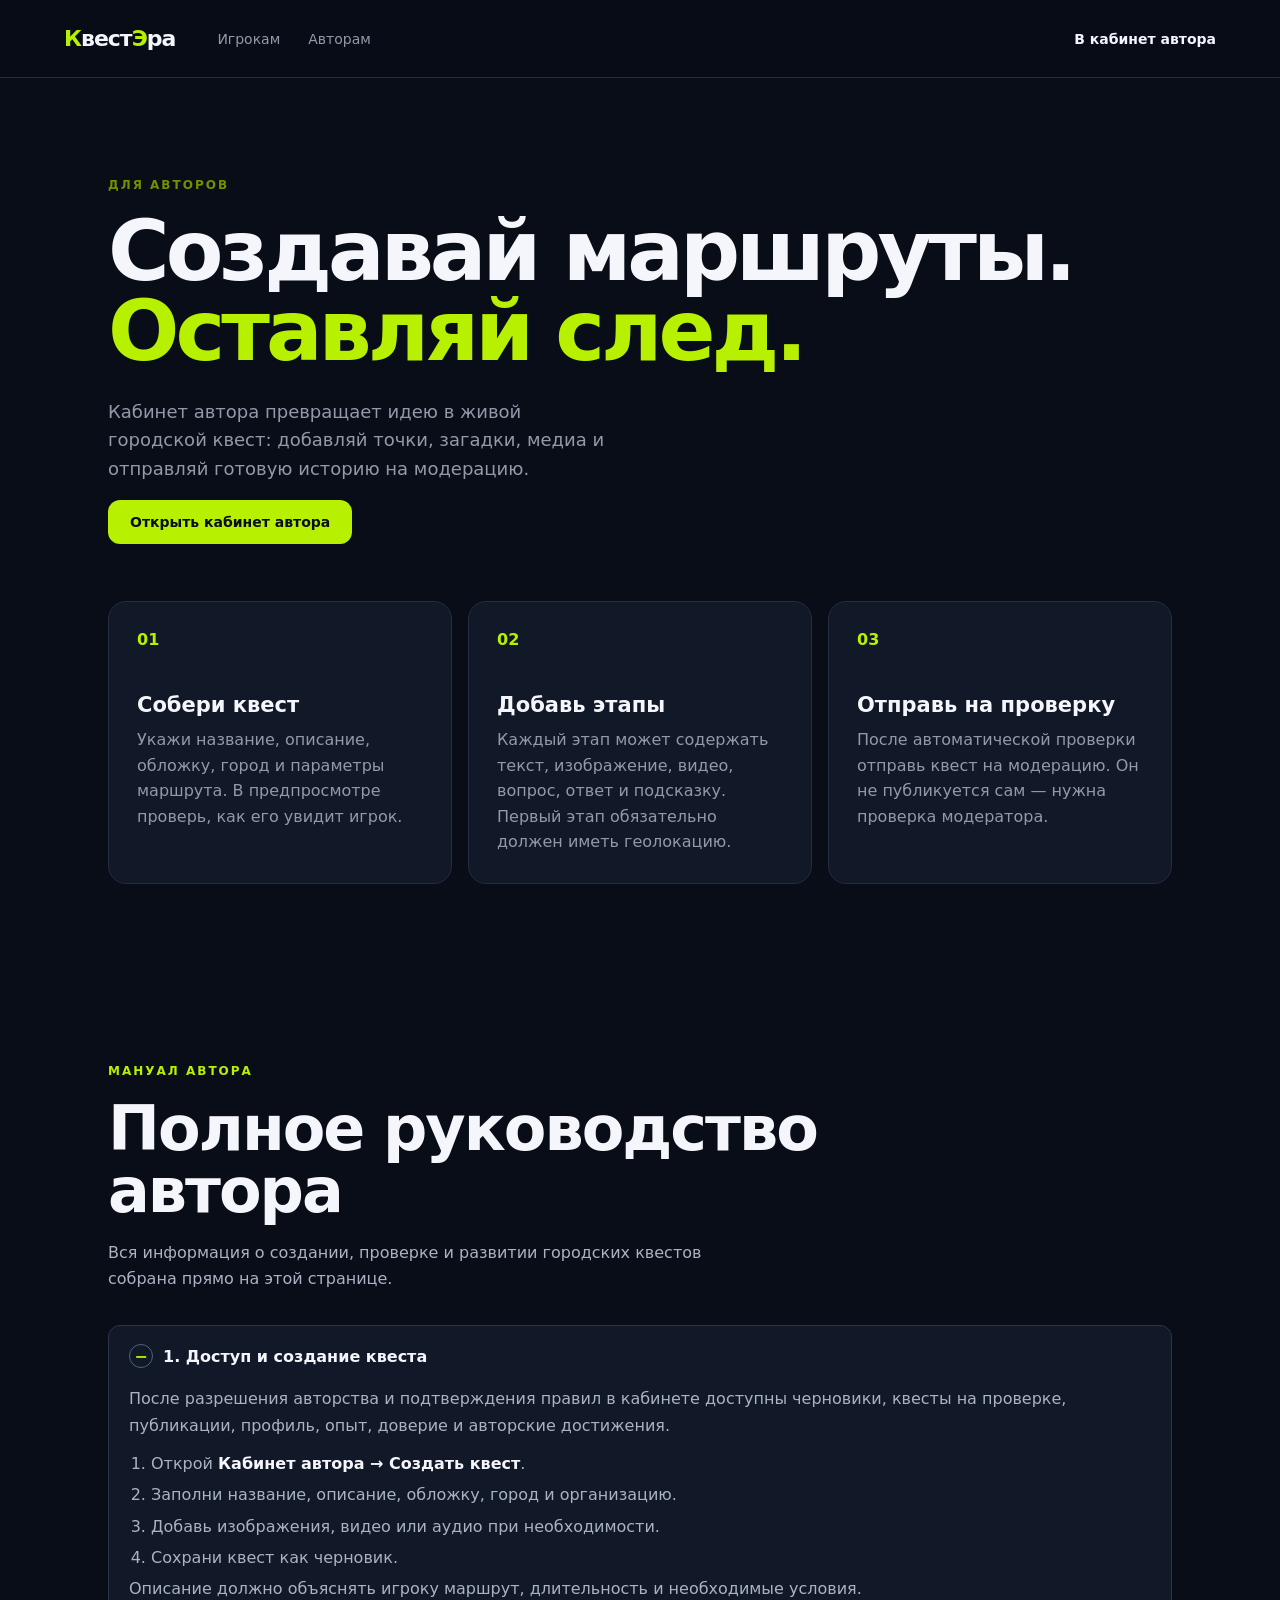
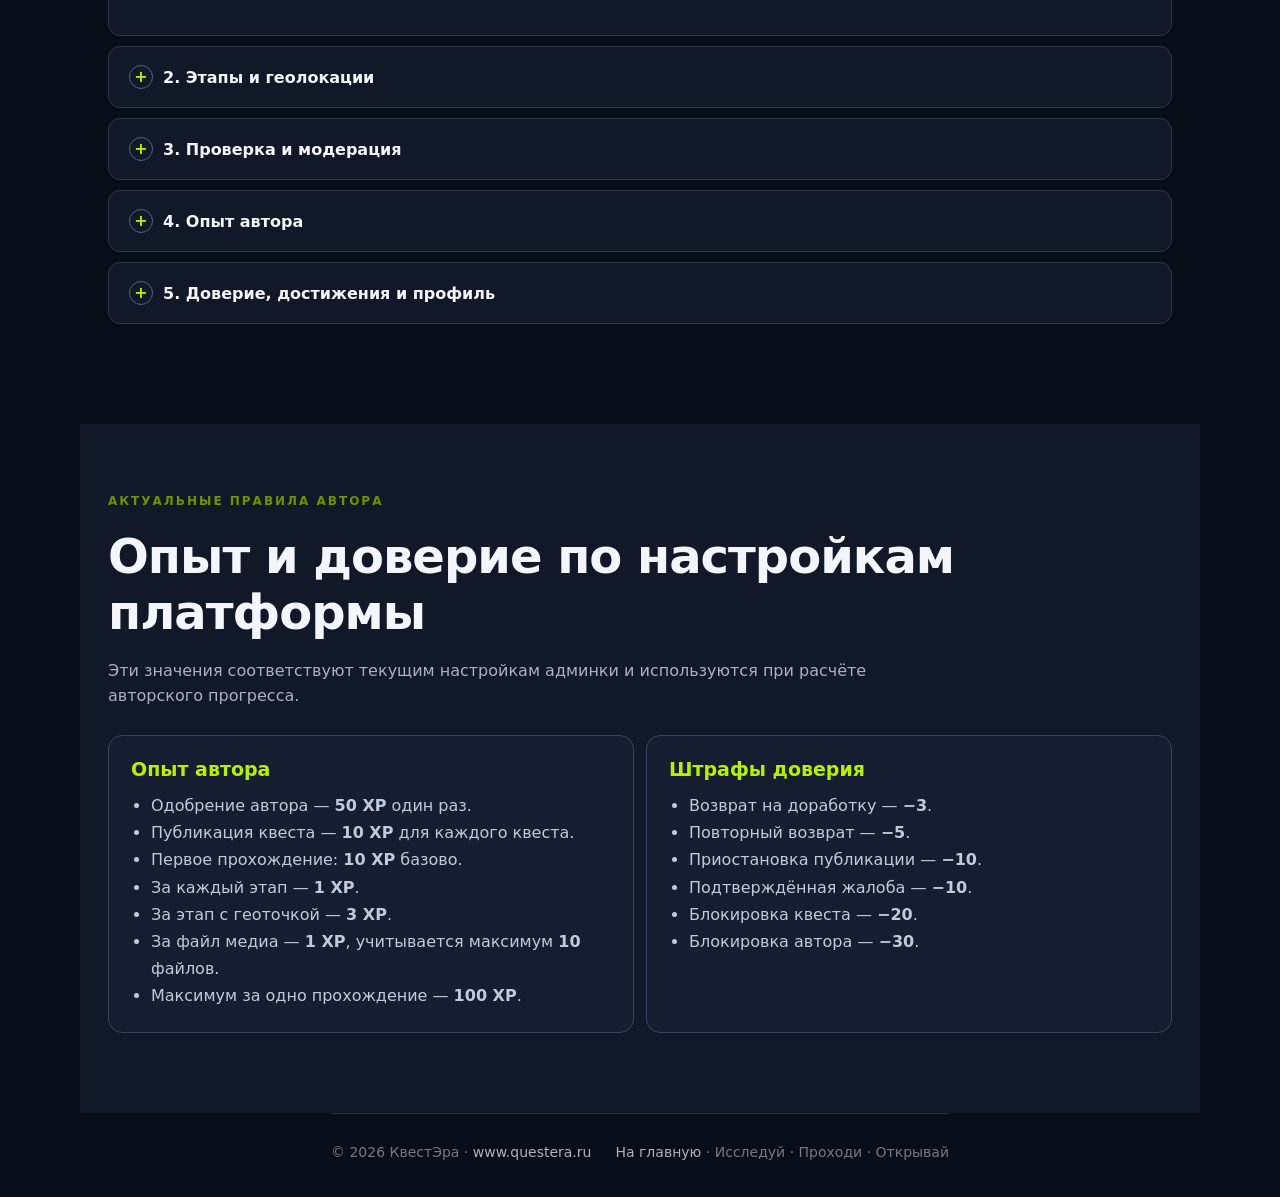
==== author.html @ 4911658f "Sync public guides with platform settings" ====
<!doctype html>
<html lang="ru">
<head>
  <meta charset="utf-8"><meta name="viewport" content="width=device-width, initial-scale=1">
  <meta name="description" content="Кабинет автора КвестЭры: создание маршрутов, этапов и городских историй.">
  <link rel="icon" href="favicon.svg" type="image/svg+xml">
  <link rel="apple-touch-icon" href="favicon.svg">
  <title>Авторам — КвестЭра</title>
  <link rel="stylesheet" href="style.css?v=5d639cb">
  <link rel="stylesheet" href="dark.css?v=5d639cb">
  <link rel="stylesheet" href="full-guide.css?v=1">
  <link rel="stylesheet" href="policy.css?v=1">
  <link rel="stylesheet" href="guide-visible.css?v=1">
  <link rel="stylesheet" href="guide.css?v=1">
</head>
<body>
  <header class="site-header">
    <a class="logo" href="index.html" aria-label="КвестЭра"><span class="logo-k">К</span>вест<span class="logo-e">Э</span>ра</a>
    <nav aria-label="Основная навигация"><a href="user.html">Игрокам</a><a href="author.html">Авторам</a></nav>
    <a class="header-link" href="https://app.questera.ru/app/author">В кабинет автора</a>
  </header>
  <main class="manual-page">
    <div class="manual-intro"><p class="eyebrow">Для авторов</p><h1>Создавай маршруты.<br><em>Оставляй след.</em></h1><p class="lead">Кабинет автора превращает идею в живой городской квест: добавляй точки, загадки, медиа и отправляй готовую историю на модерацию.</p><a class="button button-primary" href="https://app.questera.ru/app/author">Открыть кабинет автора</a></div>
    <div class="manual-grid">
      <article><span>01</span><h2>Собери квест</h2><p>Укажи название, описание, обложку, город и параметры маршрута. В предпросмотре проверь, как его увидит игрок.</p></article>
      <article><span>02</span><h2>Добавь этапы</h2><p>Каждый этап может содержать текст, изображение, видео, вопрос, ответ и подсказку. Первый этап обязательно должен иметь геолокацию.</p></article>
      <article><span>03</span><h2>Отправь на проверку</h2><p>После автоматической проверки отправь квест на модерацию. Он не публикуется сам — нужна проверка модератора.</p></article>
    </div>
    <section class="guide-section"><p class="eyebrow">Мануал автора</p><h2>Полное руководство автора</h2><p class="guide-intro">Вся информация о создании, проверке и развитии городских квестов собрана прямо на этой странице.</p><div class="guide-details"><details open><summary>1. Доступ и создание квеста</summary><div><p>После разрешения авторства и подтверждения правил в кабинете доступны черновики, квесты на проверке, публикации, профиль, опыт, доверие и авторские достижения.</p><ol><li>Открой <strong>Кабинет автора → Создать квест</strong>.</li><li>Заполни название, описание, обложку, город и организацию.</li><li>Добавь изображения, видео или аудио при необходимости.</li><li>Сохрани квест как черновик.</li></ol><p>Описание должно объяснять игроку маршрут, длительность и необходимые условия.</p></div></details><details><summary>2. Этапы и геолокации</summary><div><p>В этапах можно использовать текст, вопрос, ответ, подсказку, медиа и геолокацию. Первый этап обязан иметь координаты, порядок этапов меняется перетаскиванием.</p><ul><li>Формулируй одну понятную задачу.</li><li>Указывай правильный ответ и допустимые варианты.</li><li>Проверяй медиафайлы, координаты и радиус.</li><li>Финальным считается последний этап маршрута.</li></ul></div></details><details><summary>3. Проверка и модерация</summary><div><p>Перед отправкой пройди квест самостоятельно: проверь порядок этапов, ответы, геоточки, медиа на телефоне и отсутствие личных данных, опасных указаний и нарушений авторских прав.</p><p>После нажатия «Отправить на модерацию» квест получает статус «На проверке» и не публикуется автоматически. Возможные статусы: «Черновик», «Редактирование», «На проверке», «Нужна доработка», «Опубликован», «Приостановлен» и «Заблокирован». Существенные изменения опубликованного квеста могут потребовать повторной проверки.</p></div></details><details><summary>4. Опыт автора</summary><div><p>Опыт показывает объём работы и реальные результаты, но не заменяет модерацию.</p><table class="guide-table"><thead><tr><th>Событие</th><th>Опыт</th></tr></thead><tbody><tr><td>Одобрение заявки автора</td><td>50 один раз</td></tr><tr><td>Первая публикация квеста</td><td>100 для каждого квеста</td></tr><tr><td>Первое завершение игроком</td><td>По формуле</td></tr></tbody></table><p>Награда за первое завершение: <strong>10 + 3 × этапы + 5 × геоэтапы + медиа (до 10)</strong>, максимум 100 единиц за одного игрока и один квест. Повторные прохождения, подсказки, ошибки, лайки и оценки награду не увеличивают.</p></div></details><details><summary>5. Доверие, достижения и профиль</summary><div><p>Доверие — показатель надёжности от 0 до 100. Оно зависит от портфолио, успешной модерации, уникальных завершений, качества оценок и срока работы с учётом штрафов за возвраты, жалобы и блокировки.</p><p>Авторские достижения отделены от достижений игрока: «Первый чертёж», «Первый выпуск», «Первое геооткрытие», «Конструктор геомаршрутов», «Рассказчик маршрутов», награды за уровни и доверие.</p><p>В профиле отображаются опыт, уровень, доверие, статистика, квесты, достижения и одобренные комментарии игроков. В настройках можно выбрать, показывать ли имя автора в карточке квеста.</p></div></details></div></section>
    <section class="policy-section"><p class="eyebrow">Актуальные правила автора</p><h2>Опыт и доверие по настройкам платформы</h2><p class="policy-intro">Эти значения соответствуют текущим настройкам админки и используются при расчёте авторского прогресса.</p><div class="policy-grid"><article class="policy-card"><h3>Опыт автора</h3><ul><li>Одобрение автора — <strong>50 XP</strong> один раз.</li><li>Публикация квеста — <strong>10 XP</strong> для каждого квеста.</li><li>Первое прохождение: <strong>10 XP</strong> базово.</li><li>За каждый этап — <strong>1 XP</strong>.</li><li>За этап с геоточкой — <strong>3 XP</strong>.</li><li>За файл медиа — <strong>1 XP</strong>, учитывается максимум <strong>10</strong> файлов.</li><li>Максимум за одно прохождение — <strong>100 XP</strong>.</li></ul></article><article class="policy-card"><h3>Штрафы доверия</h3><ul><li>Возврат на доработку — <strong>−3</strong>.</li><li>Повторный возврат — <strong>−5</strong>.</li><li>Приостановка публикации — <strong>−10</strong>.</li><li>Подтверждённая жалоба — <strong>−10</strong>.</li><li>Блокировка квеста — <strong>−20</strong>.</li><li>Блокировка автора — <strong>−30</strong>.</li></ul></article></div></section>
  </main>
  <footer><span>© 2026 КвестЭра · <a href="https://questera.ru">www.questera.ru</a></span><span><a href="index.html">На главную</a> · Исследуй · Проходи · Открывай</span></footer>
</body>
</html>
---- style.css ----
@import url("manual.css");
@import url("dark.css?v=12536d8");
:root{--ink:#10182b;--muted:#6c7486;--lime:#b7f000;--soft:#f2f5ee;--line:#dfe5d9;--card:#fff}
*{box-sizing:border-box}html{scroll-behavior:smooth}body{min-height:100vh;margin:0;display:flex;flex-direction:column;color:var(--ink);background:var(--soft);font-family:Inter,ui-sans-serif,system-ui,-apple-system,"Segoe UI",sans-serif}main{flex:1}a{color:inherit;text-decoration:none}.site-header{height:78px;display:flex;align-items:center;gap:42px;padding:0 clamp(22px,5vw,76px);border-bottom:1px solid var(--line);background:rgba(242,245,238,.9);backdrop-filter:blur(14px);position:sticky;top:0;z-index:2}.logo{font-size:22px;font-weight:900;letter-spacing:-1px}.logo-k,.logo-e{color:#b7f000}.site-header nav{display:flex;gap:28px;color:var(--muted);font-size:14px}.header-link{margin-left:auto;font-size:14px;font-weight:700}.hero{min-height:640px;max-width:1280px;margin:auto;padding:clamp(70px,10vw,130px) clamp(22px,7vw,100px);display:grid;grid-template-columns:1fr 1fr;align-items:center;gap:40px}.eyebrow{text-transform:uppercase;letter-spacing:2px;font-size:12px;font-weight:800;color:#709100;margin:0 0 20px}.hero h1{font-size:clamp(52px,7vw,94px);line-height:.92;letter-spacing:-5px;margin:0 0 28px}.hero h1 em{color:#86bc00;font-style:normal}.lead{max-width:510px;color:var(--muted);font-size:18px;line-height:1.6}.actions{display:flex;gap:12px;margin-top:32px;flex-wrap:wrap}.button{padding:14px 22px;border-radius:12px;font-weight:800;font-size:14px}.button-primary{background:var(--ink);color:#fff}.button-secondary{border:1px solid #bdc8b5;background:transparent}.hero-art{height:420px;position:relative;overflow:hidden;border-radius:36px;background:#15213a;box-shadow:0 24px 70px rgba(16,24,43,.18)}.orbit{position:absolute;border:1px solid rgba(183,240,0,.45);border-radius:50%;transform:rotate(-25deg)}.orbit-one{width:390px;height:220px;top:82px;left:2%;}.orbit-two{width:300px;height:460px;top:-15px;left:24%;}.quest-mark{position:absolute;inset:0;display:grid;place-items:center;color:var(--lime);font-size:220px;line-height:1;font-weight:900;letter-spacing:-25px}.pin{position:absolute;width:52px;height:52px;border-radius:50%;display:grid;place-items:center;background:var(--lime);color:var(--ink);font-size:25px;font-weight:900;box-shadow:0 0 0 8px rgba(183,240,0,.12)}.pin-one{top:70px;right:72px}.pin-two{bottom:72px;left:58px;background:#fff}.route{position:absolute;height:1px;background:rgba(255,255,255,.35);transform-origin:left}.route-one{width:200px;left:65px;top:305px;transform:rotate(-35deg)}.route-two{width:180px;right:65px;top:155px;transform:rotate(35deg)}.feature-grid{max-width:1120px;margin:0 auto;padding:20px 28px 110px;display:grid;grid-template-columns:repeat(3,1fr);gap:16px}.feature-grid article{padding:28px;border:1px solid var(--line);border-radius:18px;background:var(--card)}.feature-grid span{color:#8bb700;font-weight:900}.feature-grid h2{font-size:21px;margin:44px 0 10px}.feature-grid p,.about p{color:var(--muted);line-height:1.6;margin:0}.about{background:var(--ink);color:#fff;padding:110px max(28px,calc((100% - 1120px)/2));}.about h2{font-size:clamp(32px,5vw,62px);letter-spacing:-2px;line-height:1;margin:0 0 24px}.about p:not(.eyebrow){max-width:560px;color:#b5bdcd;font-size:17px}.feature-grid+ .about + footer{max-width:1120px;margin:0 auto;border-top:1px solid #252d40;display:flex;justify-content:space-between;padding:28px 0 34px;color:var(--muted);font-size:14px;line-height:1.5}.manual-section+footer{max-width:1120px;margin:0 auto;border-top:1px solid #252d40;display:flex;justify-content:space-between;padding:28px 0 34px;color:var(--muted);font-size:14px;line-height:1.5}footer a{color:#aab2c3}footer a:hover{text-decoration:underline}@media(max-width:760px){.site-header{gap:18px;height:68px}.site-header nav{display:none}.header-link{font-size:12px}.hero{grid-template-columns:1fr;padding-top:74px}.hero h1{letter-spacing:-3px}.hero-art{height:300px}.quest-mark{font-size:170px}.feature-grid{grid-template-columns:1fr;padding-bottom:70px}.about{padding-top:75px;padding-bottom:75px}.feature-grid+ .about + footer,.manual-section+footer{gap:12px;flex-direction:column;padding:22px 22px 28px}}
---- dark.css ----
body{background:#090d17!important;color:#f4f6fb!important}.site-header{background:rgba(9,13,23,.94)!important;border-bottom-color:#252d40!important}.site-header nav{color:#9299aa!important}.header-link{color:#f4f6fb!important}.logo-k,.logo-e{color:#b7f000!important}.hero h1 em,.manual-intro h1 em{color:#b7f000!important}.lead{color:#9299aa!important}.button-primary{background:#b7f000!important;color:#090d17!important}.button-secondary{border-color:#3a455c!important;color:#f4f6fb!important}.feature-grid article,.manual-grid article{background:#111827!important;border-color:#252d40!important}.feature-grid p,.manual-grid p{color:#9299aa!important}.feature-grid span,.manual-grid span{color:#b7f000!important}.about,.manual-section{background:#111827!important;color:#f4f6fb!important}.about p:not(.eyebrow),.manual-list p{color:#aab2c3!important}.manual-list{background:#2b354a!important;border-color:#2b354a!important}.manual-list>div{background:#111827!important}.manual-section .eyebrow{color:#b7f000!important}footer{background:#090d17!important;color:#70798d!important;border-top:1px solid #252d40!important}footer a{color:#aab2c3!important}.pin-two{background:#f4f6fb!important;color:#090d17!important}.hero-art{background:#111827!important;box-shadow:0 24px 70px rgba(0,0,0,.35)!important}
---- full-guide.css ----
.guide-details{display:grid;gap:10px}.guide-details details{border:1px solid #2b354a;border-radius:12px;background:#111827;overflow:hidden}.guide-details summary{cursor:pointer;padding:18px 20px;color:#f4f6fb;font-weight:800;list-style:none}.guide-details summary::-webkit-details-marker{display:none}.guide-details summary:before{content:'+';display:inline-grid;place-items:center;width:22px;height:22px;margin-right:10px;border:1px solid #53627e;border-radius:50%;color:#b7f000}.guide-details details[open] summary:before{content:'−'}.guide-details details>div{padding:0 20px 20px;color:#aab2c3;line-height:1.65}.guide-details p{margin:0 0 12px}.guide-details ul,.guide-details ol{margin:8px 0 0;padding-left:22px}.guide-details li{margin:5px 0}.guide-details strong{color:#f4f6fb}.guide-table{width:100%;border-collapse:collapse;margin-top:12px}.guide-table th,.guide-table td{padding:8px 10px;border:1px solid #39445a;text-align:left}.guide-table th{color:#f4f6fb}
.manual-section + .guide-section{display:none}
---- policy.css ----
.policy-section{padding:70px max(28px,calc((100% - 1120px)/2)) 80px;background:#111827;color:#f4f6fb}.policy-section h2{margin:0 0 18px;font-size:clamp(30px,4vw,48px);letter-spacing:-1px}.policy-intro{max-width:760px;color:#aab2c3;line-height:1.6}.policy-grid{display:grid;grid-template-columns:repeat(2,minmax(0,1fr));gap:12px;margin-top:26px}.policy-card{padding:22px;border:1px solid #39445a;border-radius:14px;background:#151e31}.policy-card h3{margin:0 0 12px;font-size:19px;color:#b7f000}.policy-card p{margin:0;color:#c2cada;line-height:1.6}.policy-card ul{margin:0;padding-left:20px;color:#c2cada;line-height:1.7}@media(max-width:760px){.policy-grid{grid-template-columns:1fr}}
---- guide-visible.css ----
/* Полный мануал продолжает основную страницу и должен быть виден. */
.manual-section + .guide-section {
  display: block;
}
---- guide.css ----
.guide-section{padding:90px max(28px,calc((100% - 1120px)/2)) 100px;background:#090d17;color:#f4f6fb}.guide-section .eyebrow{color:#b7f000}.guide-section h2{max-width:760px;margin:0 0 18px;font-size:clamp(36px,5vw,62px);letter-spacing:-2px;line-height:1}.guide-intro{max-width:650px;margin:0 0 34px;color:#aab2c3;line-height:1.6}.guide-grid{display:grid;grid-template-columns:repeat(2,minmax(0,1fr));gap:1px;background:#2b354a;border:1px solid #2b354a}.guide-card{padding:28px;background:#111827}.guide-card h3{margin:0 0 10px;font-size:21px}.guide-card p{margin:0;color:#aab2c3;line-height:1.6}.guide-card strong{color:#f4f6fb}.guide-footer{display:flex;align-items:center;justify-content:space-between;gap:20px;margin-top:28px}.guide-footer p{margin:0;color:#7f8ba1;font-size:14px}.guide-link{display:inline-flex;align-items:center;gap:8px;padding:12px 16px;border:1px solid #43516d;border-radius:10px;color:#f4f6fb;font-weight:800;font-size:14px}.guide-link:hover{border-color:#b7f000;color:#b7f000}@media(max-width:760px){.guide-section{padding-top:70px;padding-bottom:75px}.guide-grid{grid-template-columns:1fr}.guide-footer{align-items:flex-start;flex-direction:column}}
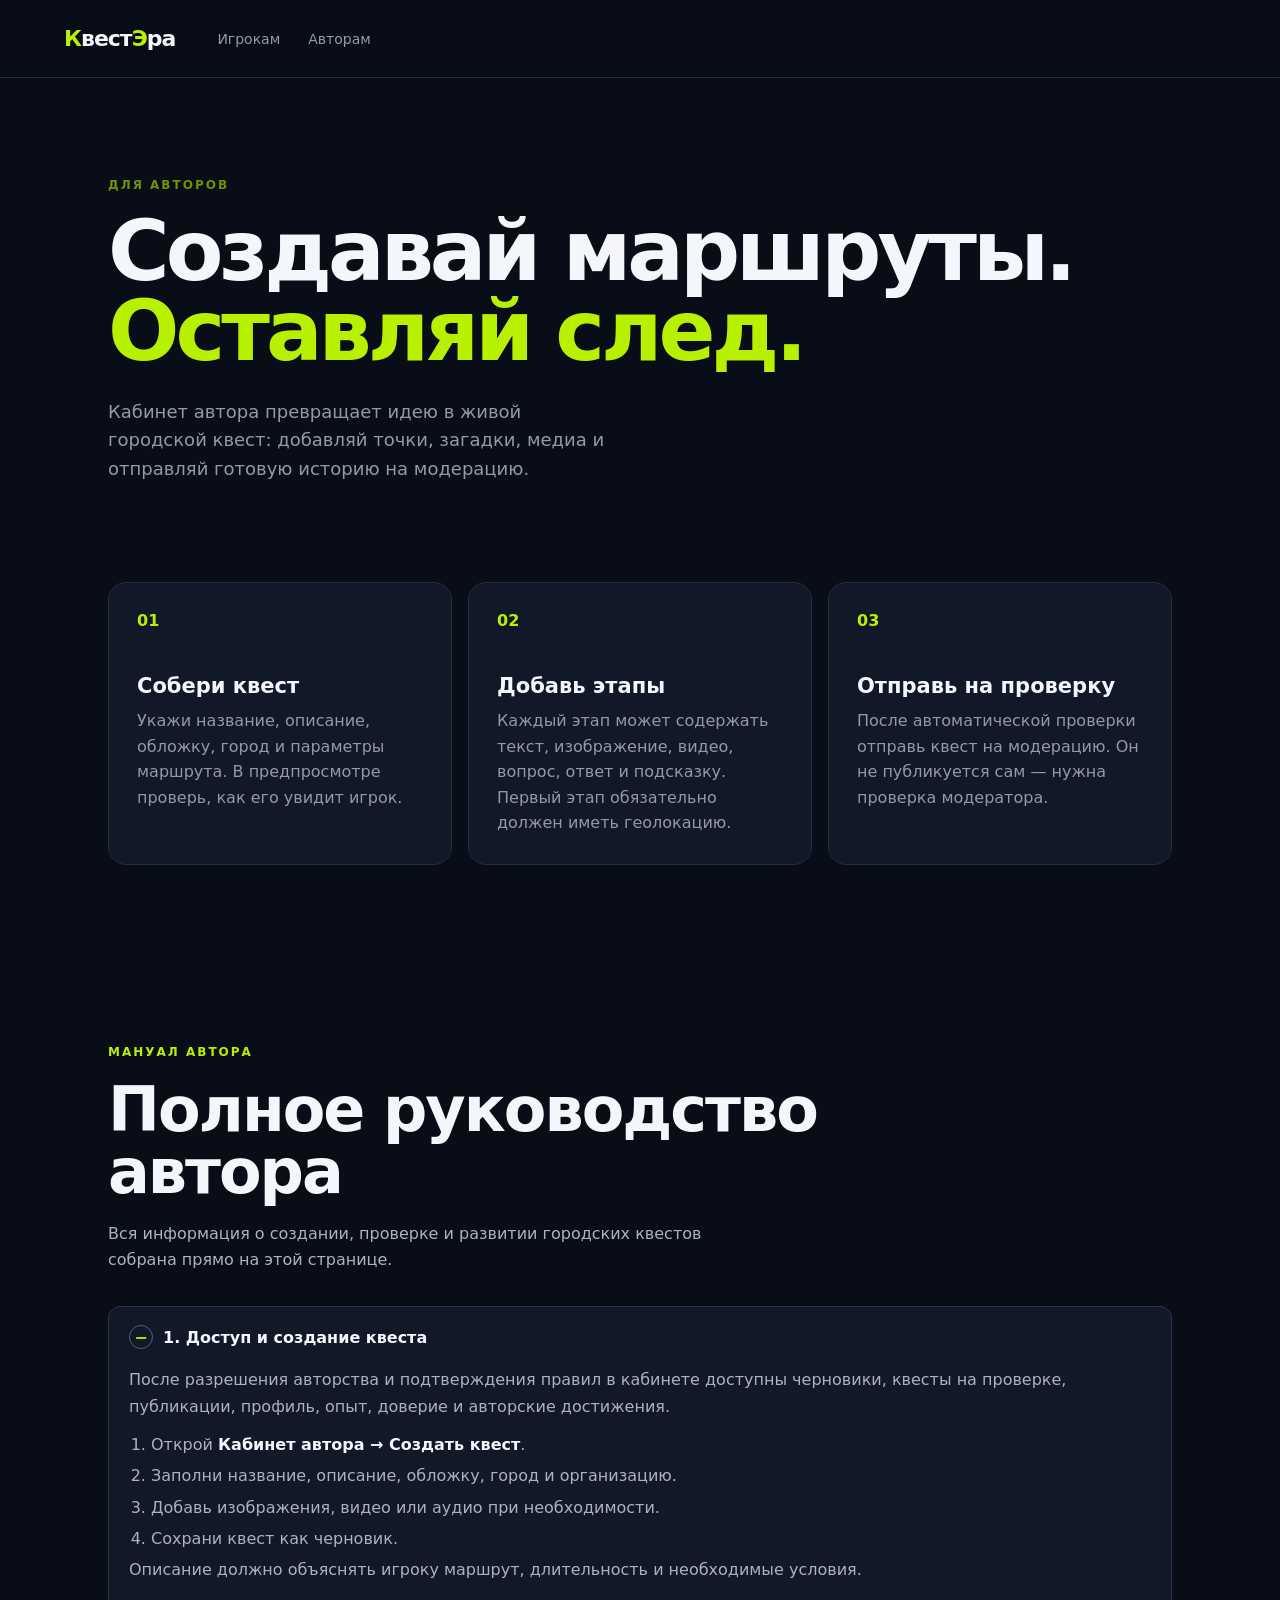
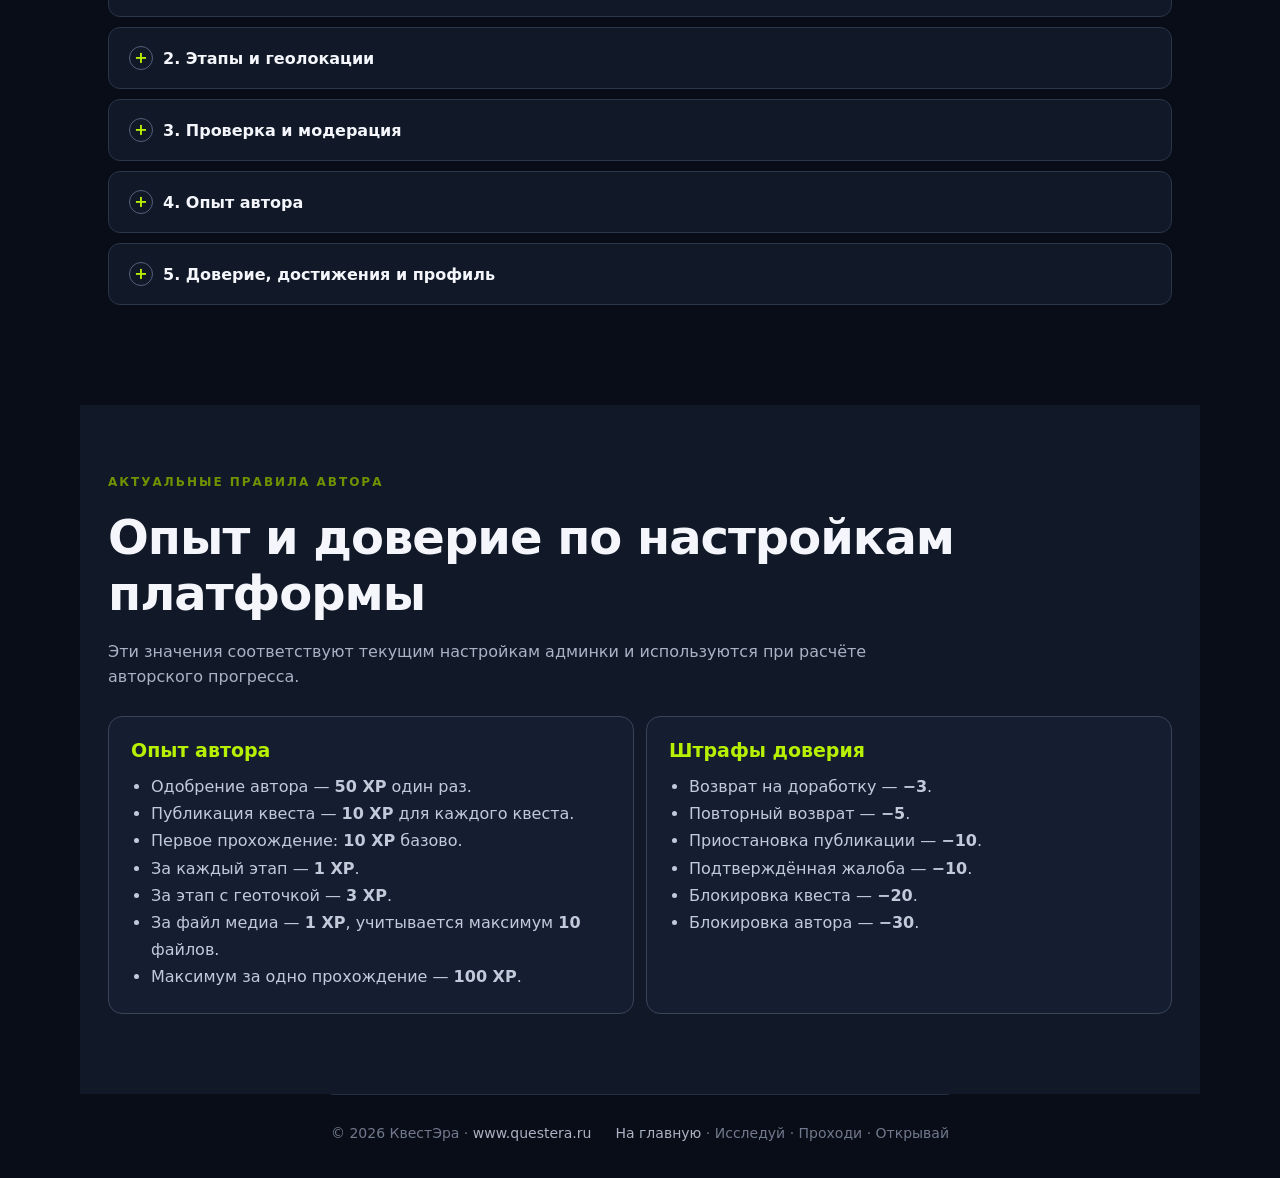
==== commit 5a947eee: "Remove application CTA buttons from public site" ====
--- a/author.html
+++ b/author.html
@@ -3,8 +3,24 @@
 <head>
   <meta charset="utf-8"><meta name="viewport" content="width=device-width, initial-scale=1">
   <meta name="description" content="Кабинет автора КвестЭры: создание маршрутов, этапов и городских историй.">
-  <link rel="icon" href="favicon.svg" type="image/svg+xml">
-  <link rel="apple-touch-icon" href="favicon.svg">
+  <link rel="canonical" href="https://questera.ru/author.html">
+  <meta property="og:type" content="article">
+  <meta property="og:site_name" content="КвестЭра">
+  <meta property="og:locale" content="ru_RU">
+  <meta property="og:title" content="Авторам — КвестЭра">
+  <meta property="og:description" content="Создавай городские квесты: добавляй точки, задания, медиа и отправляй маршруты на модерацию.">
+  <meta property="og:url" content="https://questera.ru/author.html">
+  <meta property="og:image" content="https://questera.ru/assets/questera-large-snippet-1120x630.png">
+  <meta property="og:image:width" content="1120">
+  <meta property="og:image:height" content="630">
+  <meta name="twitter:card" content="summary_large_image">
+  <meta name="twitter:title" content="Авторам — КвестЭра">
+  <meta name="twitter:description" content="Создавай маршруты, добавляй задания и публикуй собственные городские истории.">
+  <meta name="twitter:image" content="https://questera.ru/assets/questera-large-snippet-1120x630.png">
+  <link rel="icon" type="image/png" href="/favicon.png">
+  <link rel="icon" type="image/svg+xml" href="/favicon.svg">
+  <link rel="shortcut icon" href="/favicon.png">
+  <link rel="apple-touch-icon" href="/favicon.png">
   <title>Авторам — КвестЭра</title>
   <link rel="stylesheet" href="style.css?v=5d639cb">
   <link rel="stylesheet" href="dark.css?v=5d639cb">
@@ -17,16 +33,15 @@
   <header class="site-header">
     <a class="logo" href="index.html" aria-label="КвестЭра"><span class="logo-k">К</span>вест<span class="logo-e">Э</span>ра</a>
     <nav aria-label="Основная навигация"><a href="user.html">Игрокам</a><a href="author.html">Авторам</a></nav>
-    <a class="header-link" href="https://app.questera.ru/app/author">В кабинет автора</a>
   </header>
   <main class="manual-page">
-    <div class="manual-intro"><p class="eyebrow">Для авторов</p><h1>Создавай маршруты.<br><em>Оставляй след.</em></h1><p class="lead">Кабинет автора превращает идею в живой городской квест: добавляй точки, загадки, медиа и отправляй готовую историю на модерацию.</p><a class="button button-primary" href="https://app.questera.ru/app/author">Открыть кабинет автора</a></div>
+    <div class="manual-intro"><p class="eyebrow">Для авторов</p><h1>Создавай маршруты.<br><em>Оставляй след.</em></h1><p class="lead">Кабинет автора превращает идею в живой городской квест: добавляй точки, загадки, медиа и отправляй готовую историю на модерацию.</p></div>
     <div class="manual-grid">
       <article><span>01</span><h2>Собери квест</h2><p>Укажи название, описание, обложку, город и параметры маршрута. В предпросмотре проверь, как его увидит игрок.</p></article>
       <article><span>02</span><h2>Добавь этапы</h2><p>Каждый этап может содержать текст, изображение, видео, вопрос, ответ и подсказку. Первый этап обязательно должен иметь геолокацию.</p></article>
       <article><span>03</span><h2>Отправь на проверку</h2><p>После автоматической проверки отправь квест на модерацию. Он не публикуется сам — нужна проверка модератора.</p></article>
     </div>
-    <section class="guide-section"><p class="eyebrow">Мануал автора</p><h2>Полное руководство автора</h2><p class="guide-intro">Вся информация о создании, проверке и развитии городских квестов собрана прямо на этой странице.</p><div class="guide-details"><details open><summary>1. Доступ и создание квеста</summary><div><p>После разрешения авторства и подтверждения правил в кабинете доступны черновики, квесты на проверке, публикации, профиль, опыт, доверие и авторские достижения.</p><ol><li>Открой <strong>Кабинет автора → Создать квест</strong>.</li><li>Заполни название, описание, обложку, город и организацию.</li><li>Добавь изображения, видео или аудио при необходимости.</li><li>Сохрани квест как черновик.</li></ol><p>Описание должно объяснять игроку маршрут, длительность и необходимые условия.</p></div></details><details><summary>2. Этапы и геолокации</summary><div><p>В этапах можно использовать текст, вопрос, ответ, подсказку, медиа и геолокацию. Первый этап обязан иметь координаты, порядок этапов меняется перетаскиванием.</p><ul><li>Формулируй одну понятную задачу.</li><li>Указывай правильный ответ и допустимые варианты.</li><li>Проверяй медиафайлы, координаты и радиус.</li><li>Финальным считается последний этап маршрута.</li></ul></div></details><details><summary>3. Проверка и модерация</summary><div><p>Перед отправкой пройди квест самостоятельно: проверь порядок этапов, ответы, геоточки, медиа на телефоне и отсутствие личных данных, опасных указаний и нарушений авторских прав.</p><p>После нажатия «Отправить на модерацию» квест получает статус «На проверке» и не публикуется автоматически. Возможные статусы: «Черновик», «Редактирование», «На проверке», «Нужна доработка», «Опубликован», «Приостановлен» и «Заблокирован». Существенные изменения опубликованного квеста могут потребовать повторной проверки.</p></div></details><details><summary>4. Опыт автора</summary><div><p>Опыт показывает объём работы и реальные результаты, но не заменяет модерацию.</p><table class="guide-table"><thead><tr><th>Событие</th><th>Опыт</th></tr></thead><tbody><tr><td>Одобрение заявки автора</td><td>50 один раз</td></tr><tr><td>Первая публикация квеста</td><td>100 для каждого квеста</td></tr><tr><td>Первое завершение игроком</td><td>По формуле</td></tr></tbody></table><p>Награда за первое завершение: <strong>10 + 3 × этапы + 5 × геоэтапы + медиа (до 10)</strong>, максимум 100 единиц за одного игрока и один квест. Повторные прохождения, подсказки, ошибки, лайки и оценки награду не увеличивают.</p></div></details><details><summary>5. Доверие, достижения и профиль</summary><div><p>Доверие — показатель надёжности от 0 до 100. Оно зависит от портфолио, успешной модерации, уникальных завершений, качества оценок и срока работы с учётом штрафов за возвраты, жалобы и блокировки.</p><p>Авторские достижения отделены от достижений игрока: «Первый чертёж», «Первый выпуск», «Первое геооткрытие», «Конструктор геомаршрутов», «Рассказчик маршрутов», награды за уровни и доверие.</p><p>В профиле отображаются опыт, уровень, доверие, статистика, квесты, достижения и одобренные комментарии игроков. В настройках можно выбрать, показывать ли имя автора в карточке квеста.</p></div></details></div></section>
+    <section class="guide-section"><p class="eyebrow">Мануал автора</p><h2>Полное руководство автора</h2><p class="guide-intro">Вся информация о создании, проверке и развитии городских квестов собрана прямо на этой странице.</p><div class="guide-details"><details open><summary>1. Доступ и создание квеста</summary><div><p>После разрешения авторства и подтверждения правил в кабинете доступны черновики, квесты на проверке, публикации, профиль, опыт, доверие и авторские достижения.</p><ol><li>Открой <strong>Кабинет автора → Создать квест</strong>.</li><li>Заполни название, описание, обложку, город и организацию.</li><li>Добавь изображения, видео или аудио при необходимости.</li><li>Сохрани квест как черновик.</li></ol><p>Описание должно объяснять игроку маршрут, длительность и необходимые условия.</p></div></details><details><summary>2. Этапы и геолокации</summary><div><p>В этапах можно использовать текст, вопрос, ответ, подсказку, медиа и геолокацию. Первый этап обязан иметь координаты, порядок этапов меняется перетаскиванием.</p><ul><li>Формулируй одну понятную задачу.</li><li>Указывай правильный ответ и допустимые варианты.</li><li>Проверяй медиафайлы, координаты и радиус.</li><li>Финальным считается последний этап маршрута.</li></ul></div></details><details><summary>3. Проверка и модерация</summary><div><p>Перед отправкой пройди квест самостоятельно: проверь порядок этапов, ответы, геоточки, медиа на телефоне и отсутствие личных данных, опасных указаний и нарушений авторских прав.</p><p>После нажатия «Отправить на модерацию» квест получает статус «На проверке» и не публикуется автоматически. Возможные статусы: «Черновик», «Редактирование», «На проверке», «Нужна доработка», «Опубликован», «Приостановлен» и «Заблокирован». Существенные изменения опубликованного квеста могут потребовать повторной проверки.</p></div></details><details><summary>4. Опыт автора</summary><div><p>Опыт показывает объём работы и реальные результаты, но не заменяет модерацию.</p><table class="guide-table"><thead><tr><th>Событие</th><th>Опыт</th></tr></thead><tbody><tr><td>Одобрение заявки автора</td><td>50 один раз</td></tr><tr><td>Публикация квеста</td><td>10 для каждого квеста</td></tr><tr><td>Первое завершение игроком</td><td>По формуле</td></tr></tbody></table><p>Награда за первое завершение: <strong>10 + 1 × этапы + 3 × геоэтапы + 1 × медиа (до 10)</strong>, максимум 100 единиц за одного игрока и один квест. Повторные прохождения, подсказки, ошибки, лайки и оценки награду не увеличивают.</p></div></details><details><summary>5. Доверие, достижения и профиль</summary><div><p>Доверие — показатель надёжности от 0 до 100. Оно зависит от портфолио, успешной модерации, уникальных завершений, качества оценок и срока работы с учётом штрафов за возвраты, жалобы и блокировки.</p><p>Авторские достижения отделены от достижений игрока: «Первый чертёж», «Первый выпуск», «Первое геооткрытие», «Конструктор геомаршрутов», «Рассказчик маршрутов», награды за уровни и доверие.</p><p>В профиле отображаются опыт, уровень, доверие, статистика, квесты, достижения и одобренные комментарии игроков. В настройках можно выбрать, показывать ли имя автора в карточке квеста.</p></div></details></div></section>
     <section class="policy-section"><p class="eyebrow">Актуальные правила автора</p><h2>Опыт и доверие по настройкам платформы</h2><p class="policy-intro">Эти значения соответствуют текущим настройкам админки и используются при расчёте авторского прогресса.</p><div class="policy-grid"><article class="policy-card"><h3>Опыт автора</h3><ul><li>Одобрение автора — <strong>50 XP</strong> один раз.</li><li>Публикация квеста — <strong>10 XP</strong> для каждого квеста.</li><li>Первое прохождение: <strong>10 XP</strong> базово.</li><li>За каждый этап — <strong>1 XP</strong>.</li><li>За этап с геоточкой — <strong>3 XP</strong>.</li><li>За файл медиа — <strong>1 XP</strong>, учитывается максимум <strong>10</strong> файлов.</li><li>Максимум за одно прохождение — <strong>100 XP</strong>.</li></ul></article><article class="policy-card"><h3>Штрафы доверия</h3><ul><li>Возврат на доработку — <strong>−3</strong>.</li><li>Повторный возврат — <strong>−5</strong>.</li><li>Приостановка публикации — <strong>−10</strong>.</li><li>Подтверждённая жалоба — <strong>−10</strong>.</li><li>Блокировка квеста — <strong>−20</strong>.</li><li>Блокировка автора — <strong>−30</strong>.</li></ul></article></div></section>
   </main>
   <footer><span>© 2026 КвестЭра · <a href="https://questera.ru">www.questera.ru</a></span><span><a href="index.html">На главную</a> · Исследуй · Проходи · Открывай</span></footer>
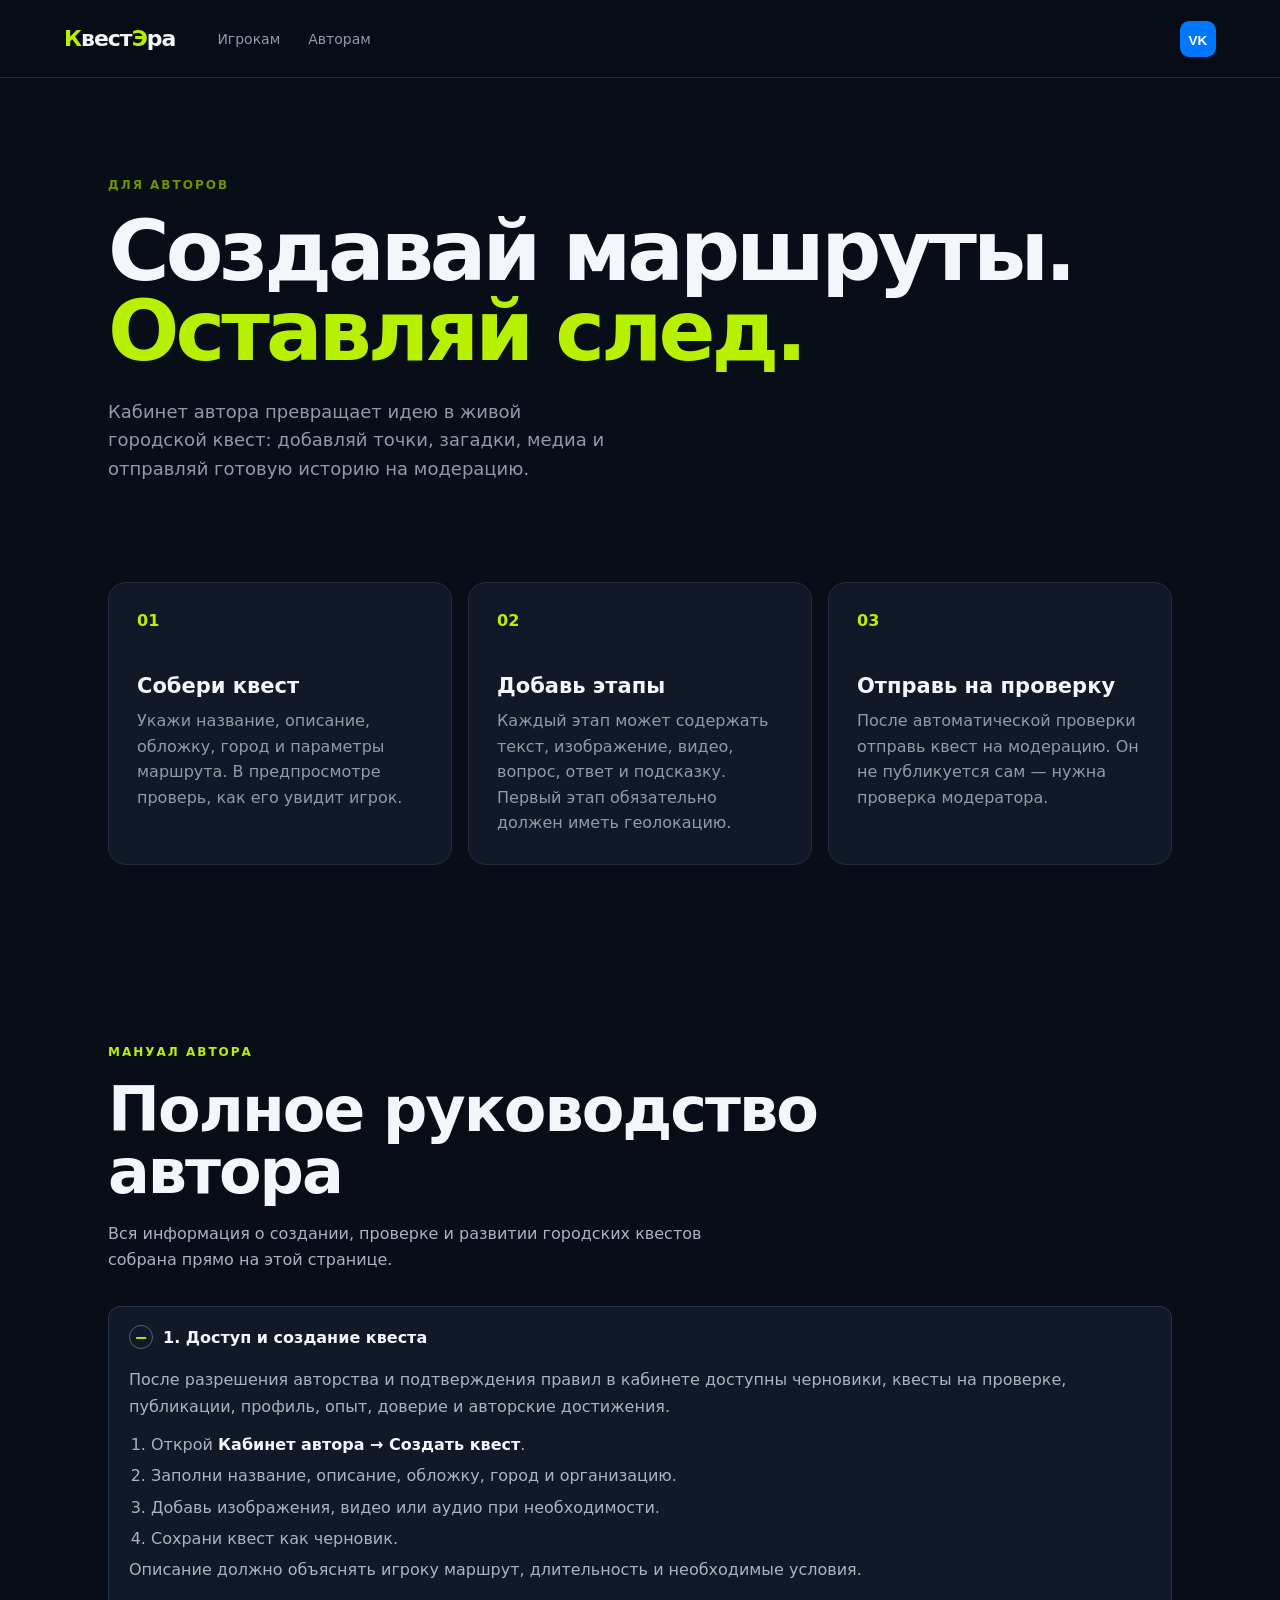
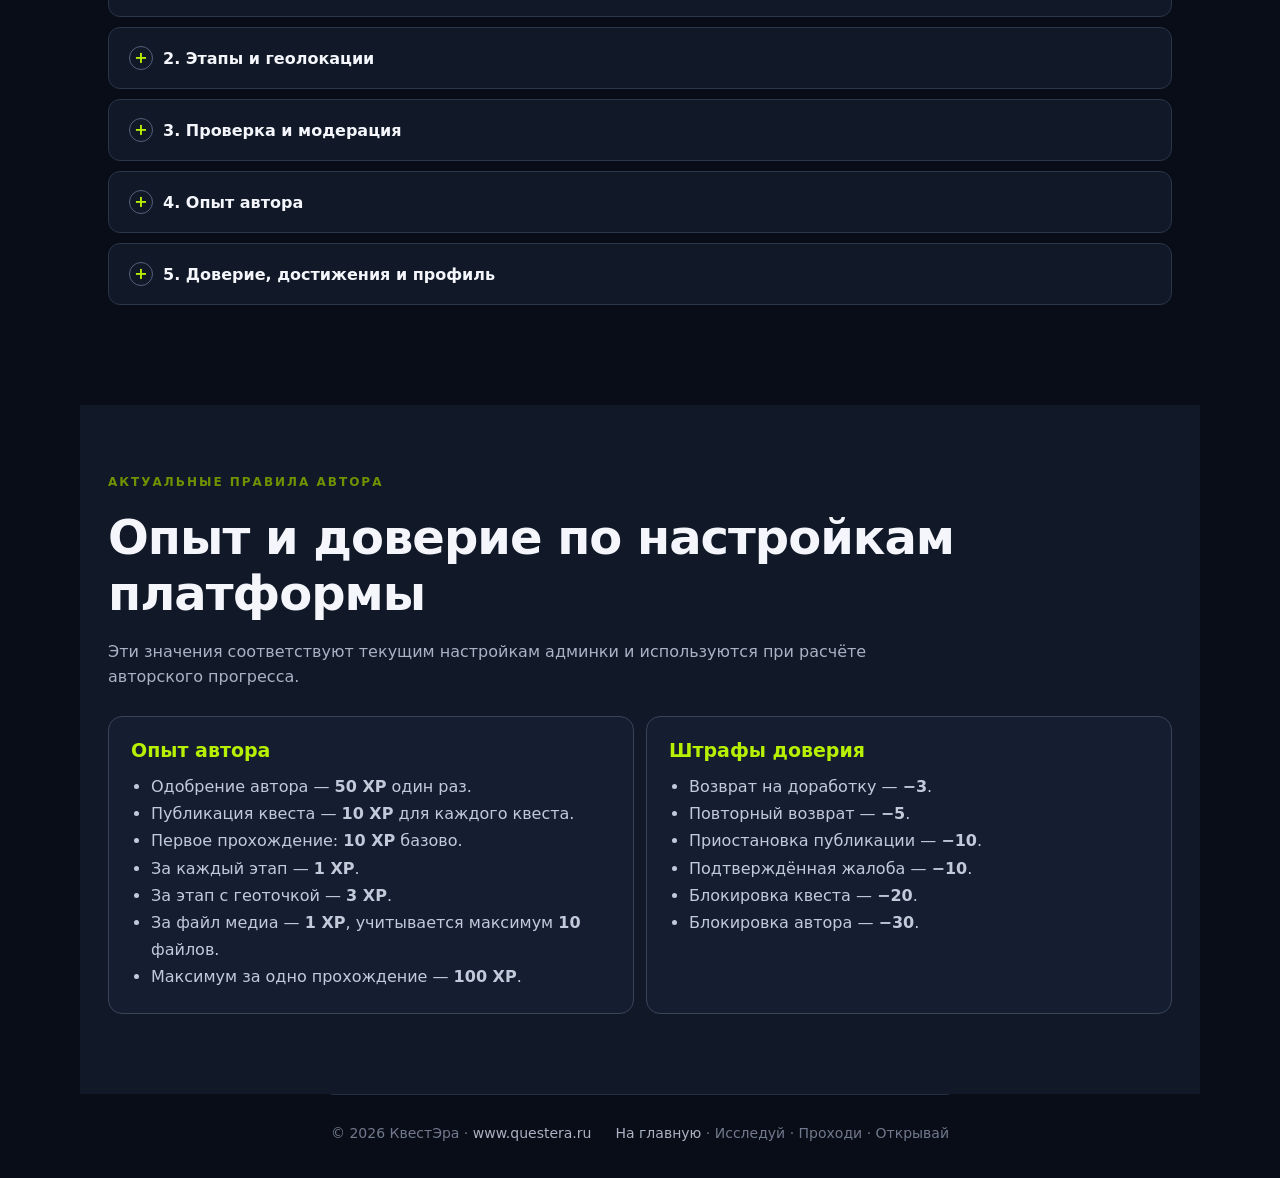
==== commit 060da306: "Add VK social link to site header" ====
--- a/author.html
+++ b/author.html
@@ -33,6 +33,7 @@
   <header class="site-header">
     <a class="logo" href="index.html" aria-label="КвестЭра"><span class="logo-k">К</span>вест<span class="logo-e">Э</span>ра</a>
     <nav aria-label="Основная навигация"><a href="user.html">Игрокам</a><a href="author.html">Авторам</a></nav>
+    <a class="vk-link" href="https://vk.ru/questera" target="_blank" rel="noopener noreferrer" aria-label="КвестЭра во ВКонтакте"><img src="assets/vk-mark.svg" alt="VK"></a>
   </header>
   <main class="manual-page">
     <div class="manual-intro"><p class="eyebrow">Для авторов</p><h1>Создавай маршруты.<br><em>Оставляй след.</em></h1><p class="lead">Кабинет автора превращает идею в живой городской квест: добавляй точки, загадки, медиа и отправляй готовую историю на модерацию.</p></div>
--- a/style.css
+++ b/style.css
@@ -2,3 +2,4 @@
 @import url("dark.css?v=12536d8");
 :root{--ink:#10182b;--muted:#6c7486;--lime:#b7f000;--soft:#f2f5ee;--line:#dfe5d9;--card:#fff}
 *{box-sizing:border-box}html{scroll-behavior:smooth}body{min-height:100vh;margin:0;display:flex;flex-direction:column;color:var(--ink);background:var(--soft);font-family:Inter,ui-sans-serif,system-ui,-apple-system,"Segoe UI",sans-serif}main{flex:1}a{color:inherit;text-decoration:none}.site-header{height:78px;display:flex;align-items:center;gap:42px;padding:0 clamp(22px,5vw,76px);border-bottom:1px solid var(--line);background:rgba(242,245,238,.9);backdrop-filter:blur(14px);position:sticky;top:0;z-index:2}.logo{font-size:22px;font-weight:900;letter-spacing:-1px}.logo-k,.logo-e{color:#b7f000}.site-header nav{display:flex;gap:28px;color:var(--muted);font-size:14px}.header-link{margin-left:auto;font-size:14px;font-weight:700}.hero{min-height:640px;max-width:1280px;margin:auto;padding:clamp(70px,10vw,130px) clamp(22px,7vw,100px);display:grid;grid-template-columns:1fr 1fr;align-items:center;gap:40px}.eyebrow{text-transform:uppercase;letter-spacing:2px;font-size:12px;font-weight:800;color:#709100;margin:0 0 20px}.hero h1{font-size:clamp(52px,7vw,94px);line-height:.92;letter-spacing:-5px;margin:0 0 28px}.hero h1 em{color:#86bc00;font-style:normal}.lead{max-width:510px;color:var(--muted);font-size:18px;line-height:1.6}.actions{display:flex;gap:12px;margin-top:32px;flex-wrap:wrap}.button{padding:14px 22px;border-radius:12px;font-weight:800;font-size:14px}.button-primary{background:var(--ink);color:#fff}.button-secondary{border:1px solid #bdc8b5;background:transparent}.hero-art{height:420px;position:relative;overflow:hidden;border-radius:36px;background:#15213a;box-shadow:0 24px 70px rgba(16,24,43,.18)}.orbit{position:absolute;border:1px solid rgba(183,240,0,.45);border-radius:50%;transform:rotate(-25deg)}.orbit-one{width:390px;height:220px;top:82px;left:2%;}.orbit-two{width:300px;height:460px;top:-15px;left:24%;}.quest-mark{position:absolute;inset:0;display:grid;place-items:center;color:var(--lime);font-size:220px;line-height:1;font-weight:900;letter-spacing:-25px}.pin{position:absolute;width:52px;height:52px;border-radius:50%;display:grid;place-items:center;background:var(--lime);color:var(--ink);font-size:25px;font-weight:900;box-shadow:0 0 0 8px rgba(183,240,0,.12)}.pin-one{top:70px;right:72px}.pin-two{bottom:72px;left:58px;background:#fff}.route{position:absolute;height:1px;background:rgba(255,255,255,.35);transform-origin:left}.route-one{width:200px;left:65px;top:305px;transform:rotate(-35deg)}.route-two{width:180px;right:65px;top:155px;transform:rotate(35deg)}.feature-grid{max-width:1120px;margin:0 auto;padding:20px 28px 110px;display:grid;grid-template-columns:repeat(3,1fr);gap:16px}.feature-grid article{padding:28px;border:1px solid var(--line);border-radius:18px;background:var(--card)}.feature-grid span{color:#8bb700;font-weight:900}.feature-grid h2{font-size:21px;margin:44px 0 10px}.feature-grid p,.about p{color:var(--muted);line-height:1.6;margin:0}.about{background:var(--ink);color:#fff;padding:110px max(28px,calc((100% - 1120px)/2));}.about h2{font-size:clamp(32px,5vw,62px);letter-spacing:-2px;line-height:1;margin:0 0 24px}.about p:not(.eyebrow){max-width:560px;color:#b5bdcd;font-size:17px}.feature-grid+ .about + footer{max-width:1120px;margin:0 auto;border-top:1px solid #252d40;display:flex;justify-content:space-between;padding:28px 0 34px;color:var(--muted);font-size:14px;line-height:1.5}.manual-section+footer{max-width:1120px;margin:0 auto;border-top:1px solid #252d40;display:flex;justify-content:space-between;padding:28px 0 34px;color:var(--muted);font-size:14px;line-height:1.5}footer a{color:#aab2c3}footer a:hover{text-decoration:underline}@media(max-width:760px){.site-header{gap:18px;height:68px}.site-header nav{display:none}.header-link{font-size:12px}.hero{grid-template-columns:1fr;padding-top:74px}.hero h1{letter-spacing:-3px}.hero-art{height:300px}.quest-mark{font-size:170px}.feature-grid{grid-template-columns:1fr;padding-bottom:70px}.about{padding-top:75px;padding-bottom:75px}.feature-grid+ .about + footer,.manual-section+footer{gap:12px;flex-direction:column;padding:22px 22px 28px}}
+ .vk-link{margin-left:auto;width:36px;height:36px;display:inline-flex;border-radius:9px;overflow:hidden;transition:transform .2s ease,box-shadow .2s ease}.vk-link:hover{transform:translateY(-2px);box-shadow:0 8px 18px rgba(0,119,255,.3)}.vk-link img{display:block;width:100%;height:100%}
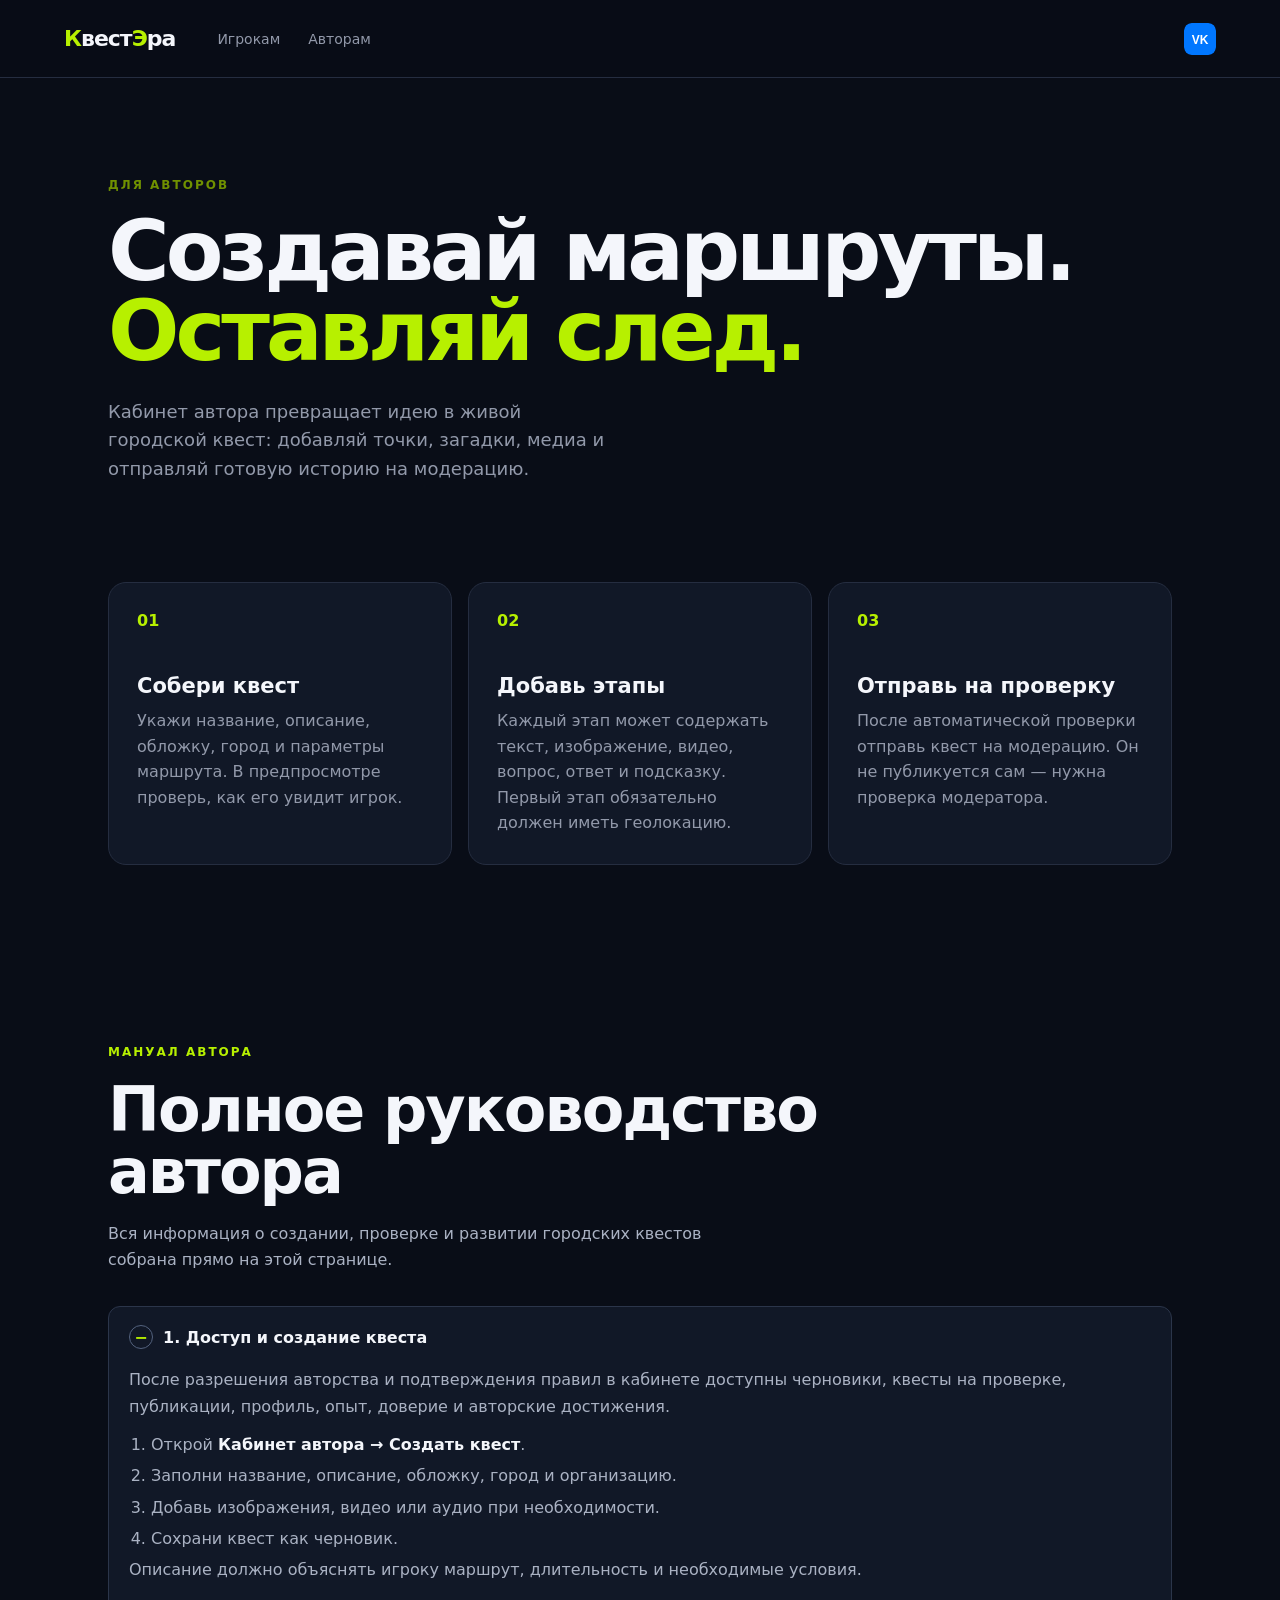
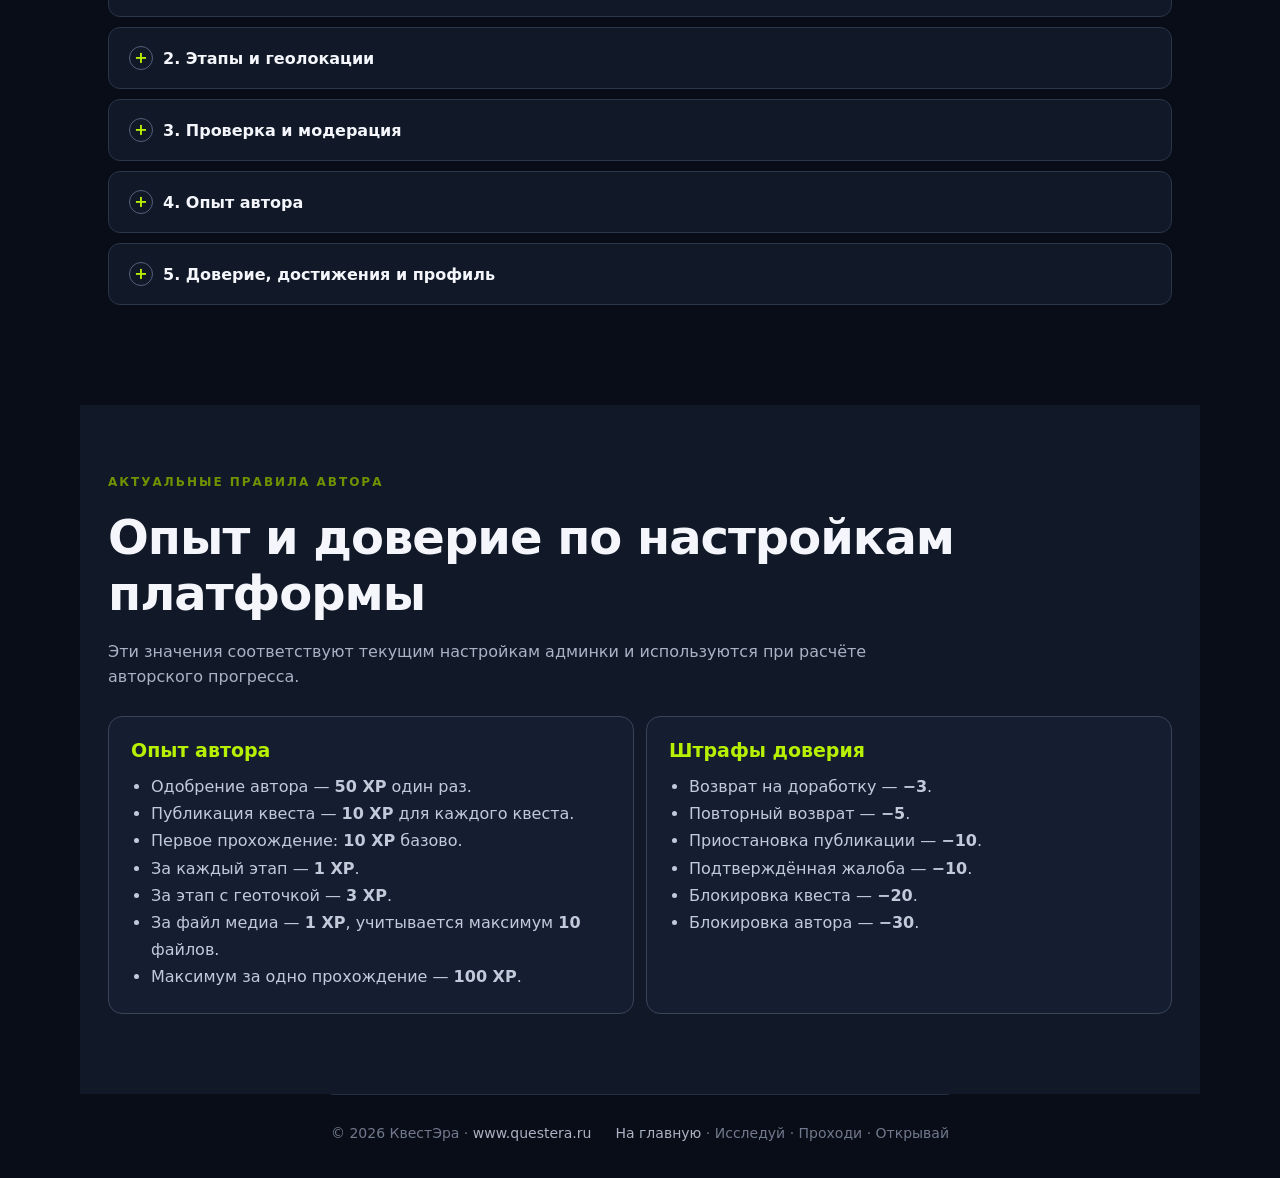
==== commit 45a15273: "Reduce and align VK header icon" ====
--- a/author.html
+++ b/author.html
@@ -22,7 +22,7 @@
   <link rel="shortcut icon" href="/favicon.png">
   <link rel="apple-touch-icon" href="/favicon.png">
   <title>Авторам — КвестЭра</title>
-  <link rel="stylesheet" href="style.css?v=5d639cb">
+  <link rel="stylesheet" href="style.css?v=vk2">
   <link rel="stylesheet" href="dark.css?v=5d639cb">
   <link rel="stylesheet" href="full-guide.css?v=1">
   <link rel="stylesheet" href="policy.css?v=1">
--- a/style.css
+++ b/style.css
@@ -2,4 +2,4 @@
 @import url("dark.css?v=12536d8");
 :root{--ink:#10182b;--muted:#6c7486;--lime:#b7f000;--soft:#f2f5ee;--line:#dfe5d9;--card:#fff}
 *{box-sizing:border-box}html{scroll-behavior:smooth}body{min-height:100vh;margin:0;display:flex;flex-direction:column;color:var(--ink);background:var(--soft);font-family:Inter,ui-sans-serif,system-ui,-apple-system,"Segoe UI",sans-serif}main{flex:1}a{color:inherit;text-decoration:none}.site-header{height:78px;display:flex;align-items:center;gap:42px;padding:0 clamp(22px,5vw,76px);border-bottom:1px solid var(--line);background:rgba(242,245,238,.9);backdrop-filter:blur(14px);position:sticky;top:0;z-index:2}.logo{font-size:22px;font-weight:900;letter-spacing:-1px}.logo-k,.logo-e{color:#b7f000}.site-header nav{display:flex;gap:28px;color:var(--muted);font-size:14px}.header-link{margin-left:auto;font-size:14px;font-weight:700}.hero{min-height:640px;max-width:1280px;margin:auto;padding:clamp(70px,10vw,130px) clamp(22px,7vw,100px);display:grid;grid-template-columns:1fr 1fr;align-items:center;gap:40px}.eyebrow{text-transform:uppercase;letter-spacing:2px;font-size:12px;font-weight:800;color:#709100;margin:0 0 20px}.hero h1{font-size:clamp(52px,7vw,94px);line-height:.92;letter-spacing:-5px;margin:0 0 28px}.hero h1 em{color:#86bc00;font-style:normal}.lead{max-width:510px;color:var(--muted);font-size:18px;line-height:1.6}.actions{display:flex;gap:12px;margin-top:32px;flex-wrap:wrap}.button{padding:14px 22px;border-radius:12px;font-weight:800;font-size:14px}.button-primary{background:var(--ink);color:#fff}.button-secondary{border:1px solid #bdc8b5;background:transparent}.hero-art{height:420px;position:relative;overflow:hidden;border-radius:36px;background:#15213a;box-shadow:0 24px 70px rgba(16,24,43,.18)}.orbit{position:absolute;border:1px solid rgba(183,240,0,.45);border-radius:50%;transform:rotate(-25deg)}.orbit-one{width:390px;height:220px;top:82px;left:2%;}.orbit-two{width:300px;height:460px;top:-15px;left:24%;}.quest-mark{position:absolute;inset:0;display:grid;place-items:center;color:var(--lime);font-size:220px;line-height:1;font-weight:900;letter-spacing:-25px}.pin{position:absolute;width:52px;height:52px;border-radius:50%;display:grid;place-items:center;background:var(--lime);color:var(--ink);font-size:25px;font-weight:900;box-shadow:0 0 0 8px rgba(183,240,0,.12)}.pin-one{top:70px;right:72px}.pin-two{bottom:72px;left:58px;background:#fff}.route{position:absolute;height:1px;background:rgba(255,255,255,.35);transform-origin:left}.route-one{width:200px;left:65px;top:305px;transform:rotate(-35deg)}.route-two{width:180px;right:65px;top:155px;transform:rotate(35deg)}.feature-grid{max-width:1120px;margin:0 auto;padding:20px 28px 110px;display:grid;grid-template-columns:repeat(3,1fr);gap:16px}.feature-grid article{padding:28px;border:1px solid var(--line);border-radius:18px;background:var(--card)}.feature-grid span{color:#8bb700;font-weight:900}.feature-grid h2{font-size:21px;margin:44px 0 10px}.feature-grid p,.about p{color:var(--muted);line-height:1.6;margin:0}.about{background:var(--ink);color:#fff;padding:110px max(28px,calc((100% - 1120px)/2));}.about h2{font-size:clamp(32px,5vw,62px);letter-spacing:-2px;line-height:1;margin:0 0 24px}.about p:not(.eyebrow){max-width:560px;color:#b5bdcd;font-size:17px}.feature-grid+ .about + footer{max-width:1120px;margin:0 auto;border-top:1px solid #252d40;display:flex;justify-content:space-between;padding:28px 0 34px;color:var(--muted);font-size:14px;line-height:1.5}.manual-section+footer{max-width:1120px;margin:0 auto;border-top:1px solid #252d40;display:flex;justify-content:space-between;padding:28px 0 34px;color:var(--muted);font-size:14px;line-height:1.5}footer a{color:#aab2c3}footer a:hover{text-decoration:underline}@media(max-width:760px){.site-header{gap:18px;height:68px}.site-header nav{display:none}.header-link{font-size:12px}.hero{grid-template-columns:1fr;padding-top:74px}.hero h1{letter-spacing:-3px}.hero-art{height:300px}.quest-mark{font-size:170px}.feature-grid{grid-template-columns:1fr;padding-bottom:70px}.about{padding-top:75px;padding-bottom:75px}.feature-grid+ .about + footer,.manual-section+footer{gap:12px;flex-direction:column;padding:22px 22px 28px}}
- .vk-link{margin-left:auto;width:36px;height:36px;display:inline-flex;border-radius:9px;overflow:hidden;transition:transform .2s ease,box-shadow .2s ease}.vk-link:hover{transform:translateY(-2px);box-shadow:0 8px 18px rgba(0,119,255,.3)}.vk-link img{display:block;width:100%;height:100%}
+ .vk-link{margin-left:auto!important;width:32px!important;height:32px!important;min-width:32px!important;flex:0 0 32px!important;display:inline-flex!important;border-radius:8px;overflow:hidden;transition:transform .2s ease,box-shadow .2s ease}.vk-link:hover{transform:translateY(-2px);box-shadow:0 8px 18px rgba(0,119,255,.3)}.vk-link img{display:block;width:32px!important;height:32px!important;max-width:32px!important;max-height:32px!important}
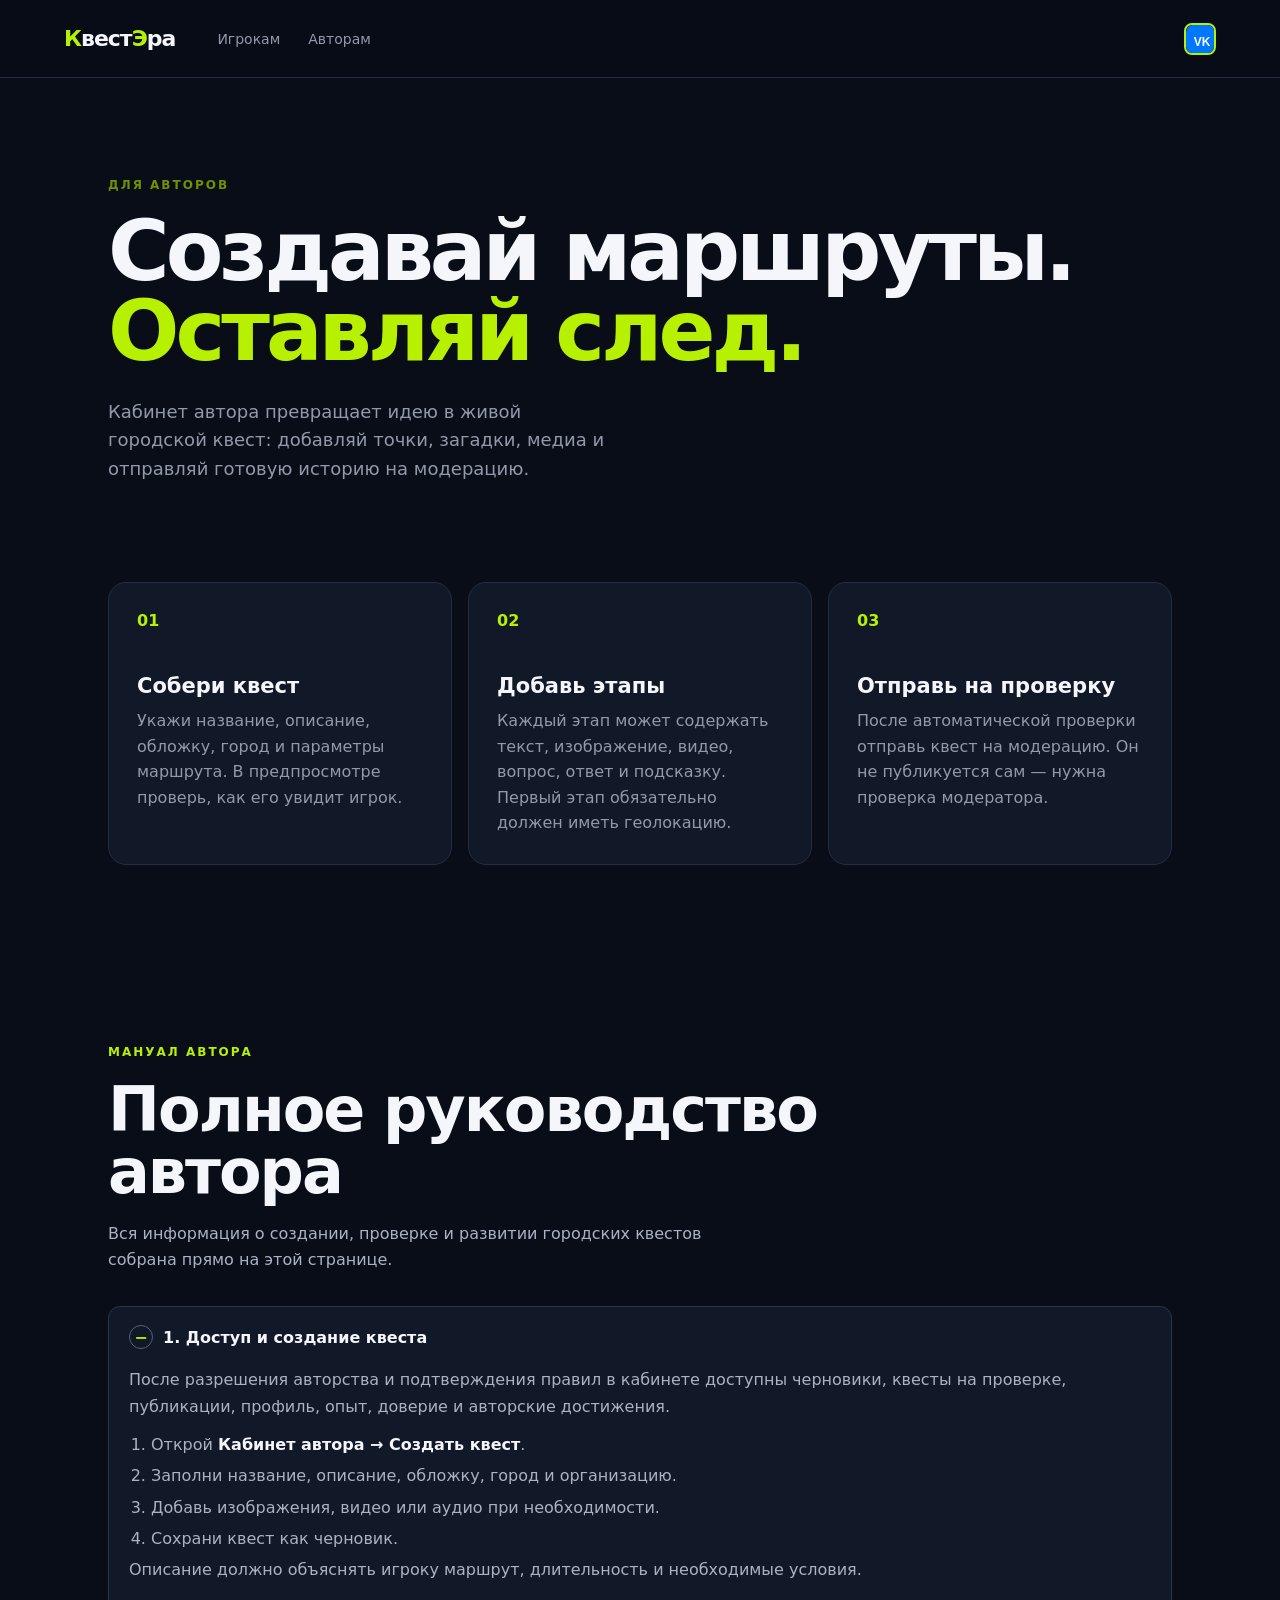
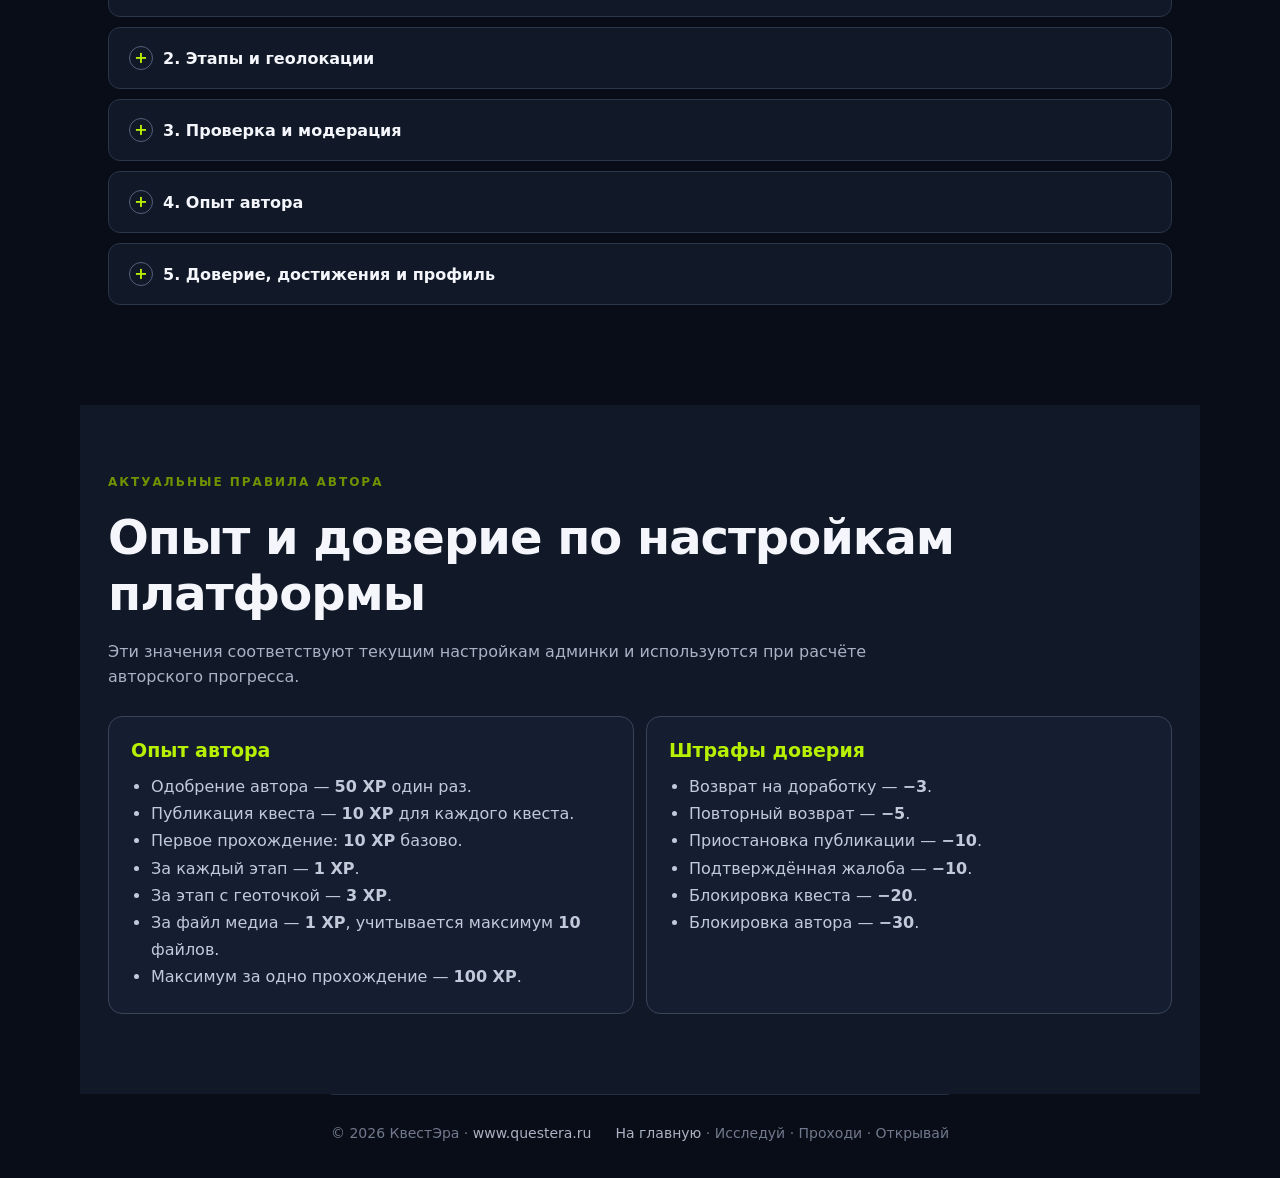
==== commit 43f90350: "Improve SEO and link preview metadata" ====
--- a/author.html
+++ b/author.html
@@ -3,6 +3,9 @@
 <head>
   <meta charset="utf-8"><meta name="viewport" content="width=device-width, initial-scale=1">
   <meta name="description" content="Кабинет автора КвестЭры: создание маршрутов, этапов и городских историй.">
+  <meta name="keywords" content="создать городской квест, конструктор квестов, автор квеста, геомаршрут, задания, модерация">
+  <meta name="author" content="КвестЭра">
+  <meta name="robots" content="index, follow, max-image-preview:large">
   <link rel="canonical" href="https://questera.ru/author.html">
   <meta property="og:type" content="article">
   <meta property="og:site_name" content="КвестЭра">
@@ -11,16 +14,21 @@
   <meta property="og:description" content="Создавай городские квесты: добавляй точки, задания, медиа и отправляй маршруты на модерацию.">
   <meta property="og:url" content="https://questera.ru/author.html">
   <meta property="og:image" content="https://questera.ru/assets/questera-large-snippet-1120x630.png">
+  <meta property="og:image:type" content="image/png">
+  <meta property="og:image:alt" content="КвестЭра — создание городских квестов и маршрутов">
   <meta property="og:image:width" content="1120">
   <meta property="og:image:height" content="630">
   <meta name="twitter:card" content="summary_large_image">
   <meta name="twitter:title" content="Авторам — КвестЭра">
   <meta name="twitter:description" content="Создавай маршруты, добавляй задания и публикуй собственные городские истории.">
   <meta name="twitter:image" content="https://questera.ru/assets/questera-large-snippet-1120x630.png">
-  <link rel="icon" type="image/png" href="/favicon.png">
+  <meta name="twitter:image:alt" content="КвестЭра — создание городских квестов и маршрутов">
+  <link rel="icon" type="image/png" sizes="512x512" href="/favicon.png">
+  <link rel="icon" type="image/png" sizes="32x32" href="/favicon.png">
   <link rel="icon" type="image/svg+xml" href="/favicon.svg">
   <link rel="shortcut icon" href="/favicon.png">
   <link rel="apple-touch-icon" href="/favicon.png">
+  <link rel="manifest" href="/site.webmanifest">
   <title>Авторам — КвестЭра</title>
   <link rel="stylesheet" href="style.css?v=vk2">
   <link rel="stylesheet" href="dark.css?v=5d639cb">
--- a/style.css
+++ b/style.css
@@ -2,4 +2,4 @@
 @import url("dark.css?v=12536d8");
 :root{--ink:#10182b;--muted:#6c7486;--lime:#b7f000;--soft:#f2f5ee;--line:#dfe5d9;--card:#fff}
 *{box-sizing:border-box}html{scroll-behavior:smooth}body{min-height:100vh;margin:0;display:flex;flex-direction:column;color:var(--ink);background:var(--soft);font-family:Inter,ui-sans-serif,system-ui,-apple-system,"Segoe UI",sans-serif}main{flex:1}a{color:inherit;text-decoration:none}.site-header{height:78px;display:flex;align-items:center;gap:42px;padding:0 clamp(22px,5vw,76px);border-bottom:1px solid var(--line);background:rgba(242,245,238,.9);backdrop-filter:blur(14px);position:sticky;top:0;z-index:2}.logo{font-size:22px;font-weight:900;letter-spacing:-1px}.logo-k,.logo-e{color:#b7f000}.site-header nav{display:flex;gap:28px;color:var(--muted);font-size:14px}.header-link{margin-left:auto;font-size:14px;font-weight:700}.hero{min-height:640px;max-width:1280px;margin:auto;padding:clamp(70px,10vw,130px) clamp(22px,7vw,100px);display:grid;grid-template-columns:1fr 1fr;align-items:center;gap:40px}.eyebrow{text-transform:uppercase;letter-spacing:2px;font-size:12px;font-weight:800;color:#709100;margin:0 0 20px}.hero h1{font-size:clamp(52px,7vw,94px);line-height:.92;letter-spacing:-5px;margin:0 0 28px}.hero h1 em{color:#86bc00;font-style:normal}.lead{max-width:510px;color:var(--muted);font-size:18px;line-height:1.6}.actions{display:flex;gap:12px;margin-top:32px;flex-wrap:wrap}.button{padding:14px 22px;border-radius:12px;font-weight:800;font-size:14px}.button-primary{background:var(--ink);color:#fff}.button-secondary{border:1px solid #bdc8b5;background:transparent}.hero-art{height:420px;position:relative;overflow:hidden;border-radius:36px;background:#15213a;box-shadow:0 24px 70px rgba(16,24,43,.18)}.orbit{position:absolute;border:1px solid rgba(183,240,0,.45);border-radius:50%;transform:rotate(-25deg)}.orbit-one{width:390px;height:220px;top:82px;left:2%;}.orbit-two{width:300px;height:460px;top:-15px;left:24%;}.quest-mark{position:absolute;inset:0;display:grid;place-items:center;color:var(--lime);font-size:220px;line-height:1;font-weight:900;letter-spacing:-25px}.pin{position:absolute;width:52px;height:52px;border-radius:50%;display:grid;place-items:center;background:var(--lime);color:var(--ink);font-size:25px;font-weight:900;box-shadow:0 0 0 8px rgba(183,240,0,.12)}.pin-one{top:70px;right:72px}.pin-two{bottom:72px;left:58px;background:#fff}.route{position:absolute;height:1px;background:rgba(255,255,255,.35);transform-origin:left}.route-one{width:200px;left:65px;top:305px;transform:rotate(-35deg)}.route-two{width:180px;right:65px;top:155px;transform:rotate(35deg)}.feature-grid{max-width:1120px;margin:0 auto;padding:20px 28px 110px;display:grid;grid-template-columns:repeat(3,1fr);gap:16px}.feature-grid article{padding:28px;border:1px solid var(--line);border-radius:18px;background:var(--card)}.feature-grid span{color:#8bb700;font-weight:900}.feature-grid h2{font-size:21px;margin:44px 0 10px}.feature-grid p,.about p{color:var(--muted);line-height:1.6;margin:0}.about{background:var(--ink);color:#fff;padding:110px max(28px,calc((100% - 1120px)/2));}.about h2{font-size:clamp(32px,5vw,62px);letter-spacing:-2px;line-height:1;margin:0 0 24px}.about p:not(.eyebrow){max-width:560px;color:#b5bdcd;font-size:17px}.feature-grid+ .about + footer{max-width:1120px;margin:0 auto;border-top:1px solid #252d40;display:flex;justify-content:space-between;padding:28px 0 34px;color:var(--muted);font-size:14px;line-height:1.5}.manual-section+footer{max-width:1120px;margin:0 auto;border-top:1px solid #252d40;display:flex;justify-content:space-between;padding:28px 0 34px;color:var(--muted);font-size:14px;line-height:1.5}footer a{color:#aab2c3}footer a:hover{text-decoration:underline}@media(max-width:760px){.site-header{gap:18px;height:68px}.site-header nav{display:none}.header-link{font-size:12px}.hero{grid-template-columns:1fr;padding-top:74px}.hero h1{letter-spacing:-3px}.hero-art{height:300px}.quest-mark{font-size:170px}.feature-grid{grid-template-columns:1fr;padding-bottom:70px}.about{padding-top:75px;padding-bottom:75px}.feature-grid+ .about + footer,.manual-section+footer{gap:12px;flex-direction:column;padding:22px 22px 28px}}
- .vk-link{margin-left:auto!important;width:32px!important;height:32px!important;min-width:32px!important;flex:0 0 32px!important;display:inline-flex!important;border-radius:8px;overflow:hidden;transition:transform .2s ease,box-shadow .2s ease}.vk-link:hover{transform:translateY(-2px);box-shadow:0 8px 18px rgba(0,119,255,.3)}.vk-link img{display:block;width:32px!important;height:32px!important;max-width:32px!important;max-height:32px!important}
+ .vk-link{margin-left:auto!important;width:32px!important;height:32px!important;min-width:32px!important;flex:0 0 32px!important;display:inline-flex!important;border:2px solid #b7f000;border-radius:8px;overflow:hidden;transition:transform .2s ease,box-shadow .2s ease}.vk-link:hover{transform:translateY(-2px);box-shadow:0 8px 18px rgba(183,240,0,.35)}.vk-link img{display:block;width:32px!important;height:32px!important;max-width:32px!important;max-height:32px!important}
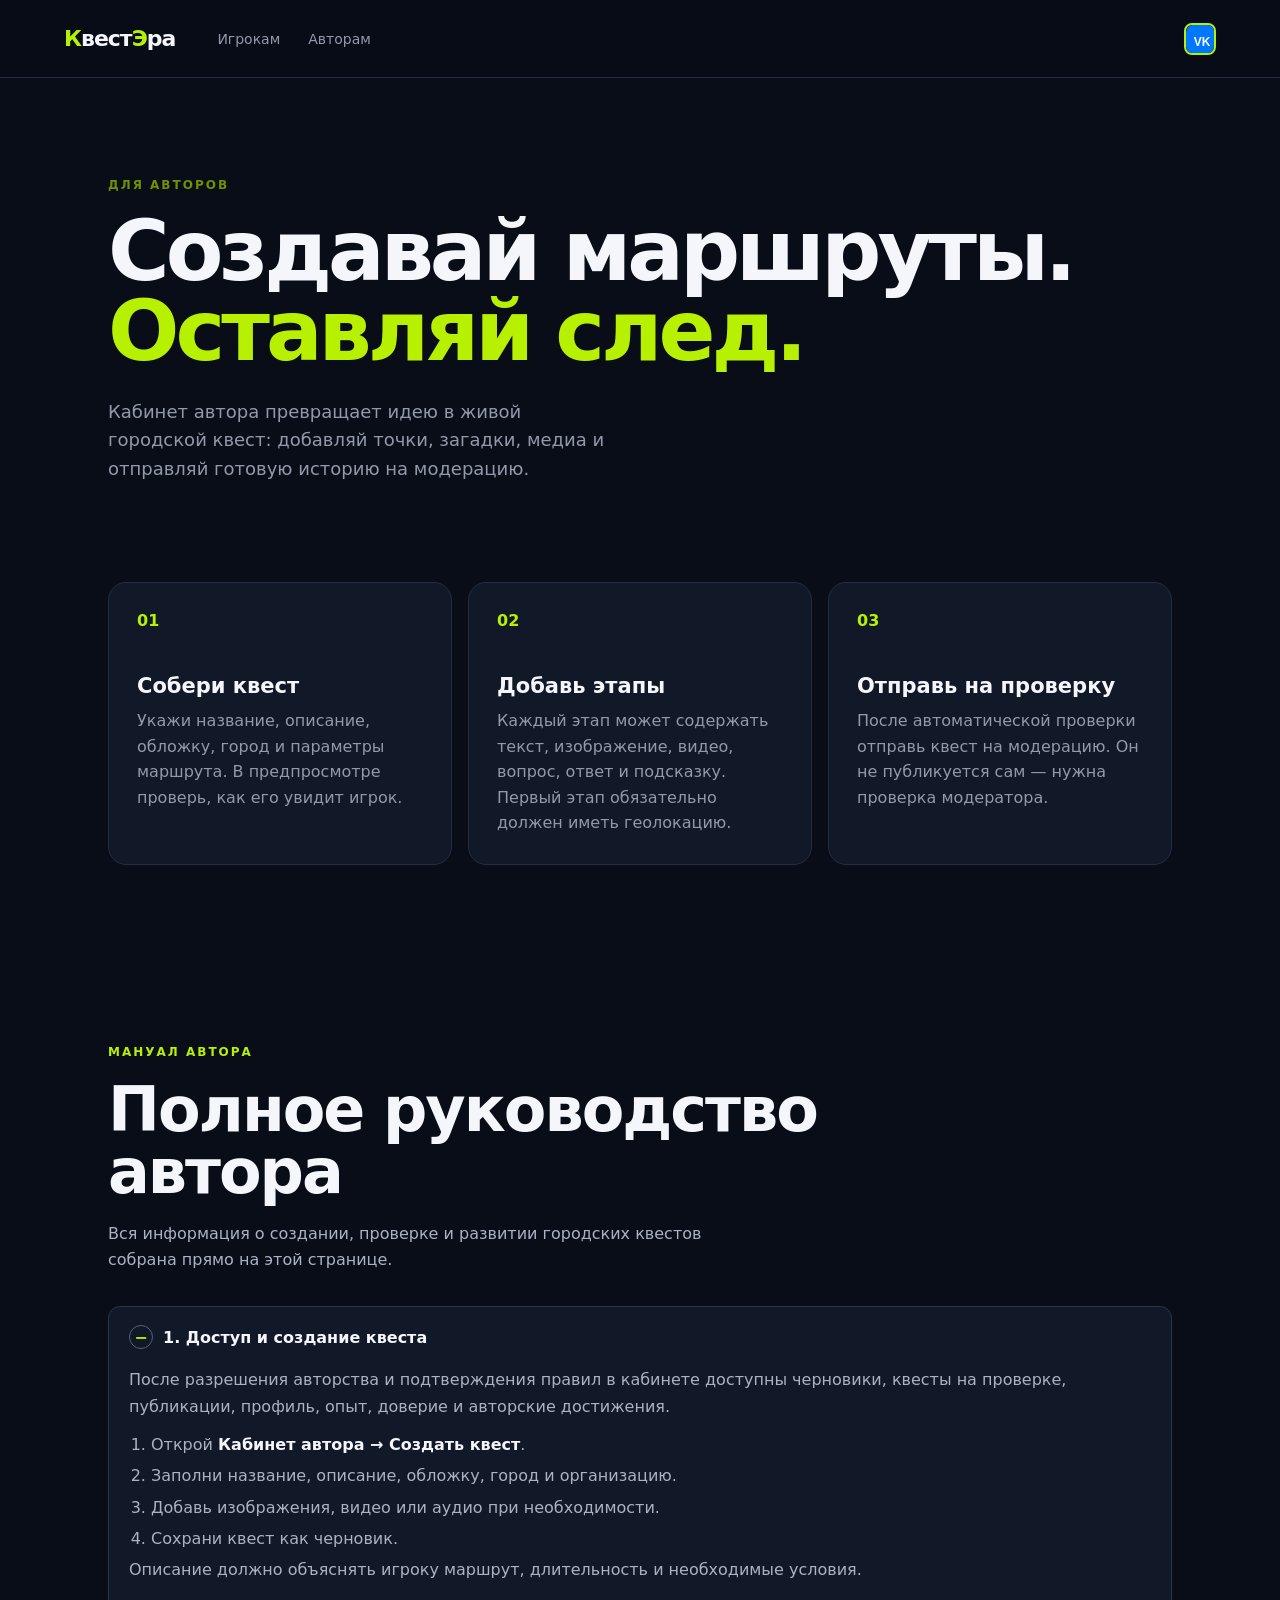
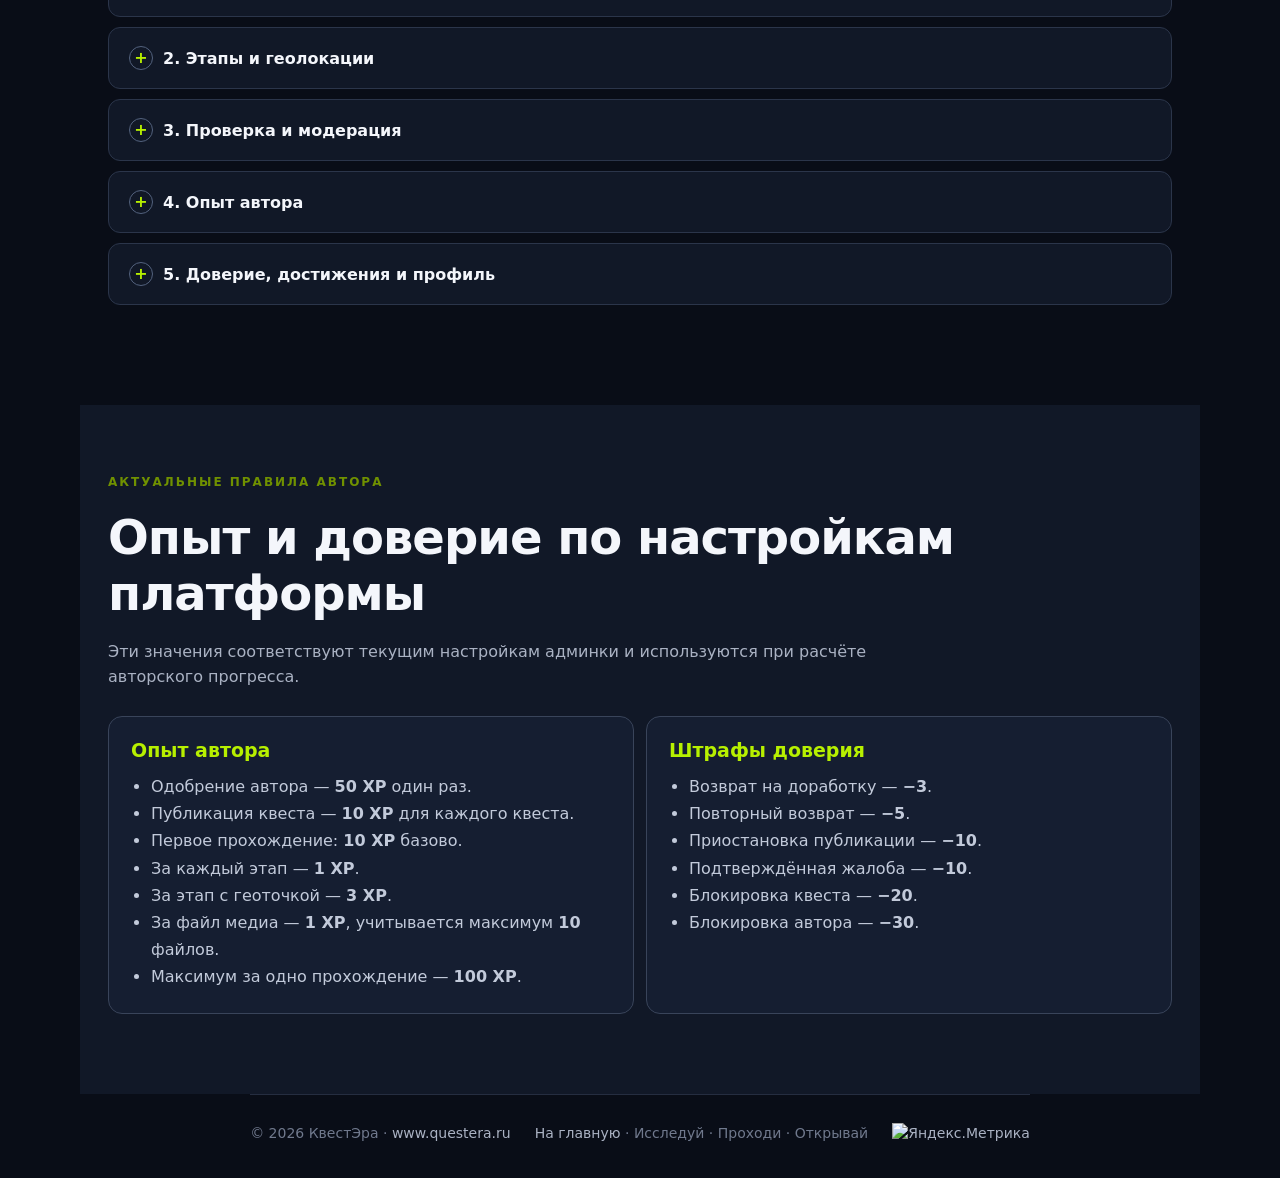
==== commit 71e9347a: "Add Yandex Metrika to public pages" ====
--- a/author.html
+++ b/author.html
@@ -36,8 +36,14 @@
   <link rel="stylesheet" href="policy.css?v=1">
   <link rel="stylesheet" href="guide-visible.css?v=1">
   <link rel="stylesheet" href="guide.css?v=1">
+  <!-- Yandex.Metrika -->
+  <script type="text/javascript">
+    (function(m,e,t,r,i,k,a){m[i]=m[i]||function(){(m[i].a=m[i].a||[]).push(arguments)};m[i].l=1*new Date();for(var j=0;j<document.scripts.length;j++){if(document.scripts[j].src===r){return;}}k=e.createElement(t),a=e.getElementsByTagName(t)[0],k.async=1,k.src=r,a.parentNode.insertBefore(k,a)})(window,document,'script','https://mc.yandex.ru/metrika/tag.js?id=112310262','ym');
+    ym(112310262,'init',{ssr:true,webvisor:true,clickmap:true,ecommerce:'dataLayer',referrer:document.referrer,url:location.href,accurateTrackBounce:true,trackLinks:true});
+  </script>
 </head>
 <body>
+  <noscript><div><img src="https://mc.yandex.ru/watch/112310262" style="position:absolute;left:-9999px" alt=""></div></noscript>
   <header class="site-header">
     <a class="logo" href="index.html" aria-label="КвестЭра"><span class="logo-k">К</span>вест<span class="logo-e">Э</span>ра</a>
     <nav aria-label="Основная навигация"><a href="user.html">Игрокам</a><a href="author.html">Авторам</a></nav>
@@ -53,6 +59,6 @@
     <section class="guide-section"><p class="eyebrow">Мануал автора</p><h2>Полное руководство автора</h2><p class="guide-intro">Вся информация о создании, проверке и развитии городских квестов собрана прямо на этой странице.</p><div class="guide-details"><details open><summary>1. Доступ и создание квеста</summary><div><p>После разрешения авторства и подтверждения правил в кабинете доступны черновики, квесты на проверке, публикации, профиль, опыт, доверие и авторские достижения.</p><ol><li>Открой <strong>Кабинет автора → Создать квест</strong>.</li><li>Заполни название, описание, обложку, город и организацию.</li><li>Добавь изображения, видео или аудио при необходимости.</li><li>Сохрани квест как черновик.</li></ol><p>Описание должно объяснять игроку маршрут, длительность и необходимые условия.</p></div></details><details><summary>2. Этапы и геолокации</summary><div><p>В этапах можно использовать текст, вопрос, ответ, подсказку, медиа и геолокацию. Первый этап обязан иметь координаты, порядок этапов меняется перетаскиванием.</p><ul><li>Формулируй одну понятную задачу.</li><li>Указывай правильный ответ и допустимые варианты.</li><li>Проверяй медиафайлы, координаты и радиус.</li><li>Финальным считается последний этап маршрута.</li></ul></div></details><details><summary>3. Проверка и модерация</summary><div><p>Перед отправкой пройди квест самостоятельно: проверь порядок этапов, ответы, геоточки, медиа на телефоне и отсутствие личных данных, опасных указаний и нарушений авторских прав.</p><p>После нажатия «Отправить на модерацию» квест получает статус «На проверке» и не публикуется автоматически. Возможные статусы: «Черновик», «Редактирование», «На проверке», «Нужна доработка», «Опубликован», «Приостановлен» и «Заблокирован». Существенные изменения опубликованного квеста могут потребовать повторной проверки.</p></div></details><details><summary>4. Опыт автора</summary><div><p>Опыт показывает объём работы и реальные результаты, но не заменяет модерацию.</p><table class="guide-table"><thead><tr><th>Событие</th><th>Опыт</th></tr></thead><tbody><tr><td>Одобрение заявки автора</td><td>50 один раз</td></tr><tr><td>Публикация квеста</td><td>10 для каждого квеста</td></tr><tr><td>Первое завершение игроком</td><td>По формуле</td></tr></tbody></table><p>Награда за первое завершение: <strong>10 + 1 × этапы + 3 × геоэтапы + 1 × медиа (до 10)</strong>, максимум 100 единиц за одного игрока и один квест. Повторные прохождения, подсказки, ошибки, лайки и оценки награду не увеличивают.</p></div></details><details><summary>5. Доверие, достижения и профиль</summary><div><p>Доверие — показатель надёжности от 0 до 100. Оно зависит от портфолио, успешной модерации, уникальных завершений, качества оценок и срока работы с учётом штрафов за возвраты, жалобы и блокировки.</p><p>Авторские достижения отделены от достижений игрока: «Первый чертёж», «Первый выпуск», «Первое геооткрытие», «Конструктор геомаршрутов», «Рассказчик маршрутов», награды за уровни и доверие.</p><p>В профиле отображаются опыт, уровень, доверие, статистика, квесты, достижения и одобренные комментарии игроков. В настройках можно выбрать, показывать ли имя автора в карточке квеста.</p></div></details></div></section>
     <section class="policy-section"><p class="eyebrow">Актуальные правила автора</p><h2>Опыт и доверие по настройкам платформы</h2><p class="policy-intro">Эти значения соответствуют текущим настройкам админки и используются при расчёте авторского прогресса.</p><div class="policy-grid"><article class="policy-card"><h3>Опыт автора</h3><ul><li>Одобрение автора — <strong>50 XP</strong> один раз.</li><li>Публикация квеста — <strong>10 XP</strong> для каждого квеста.</li><li>Первое прохождение: <strong>10 XP</strong> базово.</li><li>За каждый этап — <strong>1 XP</strong>.</li><li>За этап с геоточкой — <strong>3 XP</strong>.</li><li>За файл медиа — <strong>1 XP</strong>, учитывается максимум <strong>10</strong> файлов.</li><li>Максимум за одно прохождение — <strong>100 XP</strong>.</li></ul></article><article class="policy-card"><h3>Штрафы доверия</h3><ul><li>Возврат на доработку — <strong>−3</strong>.</li><li>Повторный возврат — <strong>−5</strong>.</li><li>Приостановка публикации — <strong>−10</strong>.</li><li>Подтверждённая жалоба — <strong>−10</strong>.</li><li>Блокировка квеста — <strong>−20</strong>.</li><li>Блокировка автора — <strong>−30</strong>.</li></ul></article></div></section>
   </main>
-  <footer><span>© 2026 КвестЭра · <a href="https://questera.ru">www.questera.ru</a></span><span><a href="index.html">На главную</a> · Исследуй · Проходи · Открывай</span></footer>
+  <footer><span>© 2026 КвестЭра · <a href="https://questera.ru">www.questera.ru</a></span><span><a href="index.html">На главную</a> · Исследуй · Проходи · Открывай</span><a class="yandex-informer" href="https://metrika.yandex.ru/stat/?id=112310262&amp;from=informer" target="_blank" rel="nofollow"><img src="https://informer.yandex.ru/informer/112310262/3_0_FFFFFFFF_EFEFEFFF_0_pageviews" alt="Яндекс.Метрика" title="Яндекс.Метрика: данные за сегодня" width="88" height="31"></a></footer>
 </body>
 </html>
